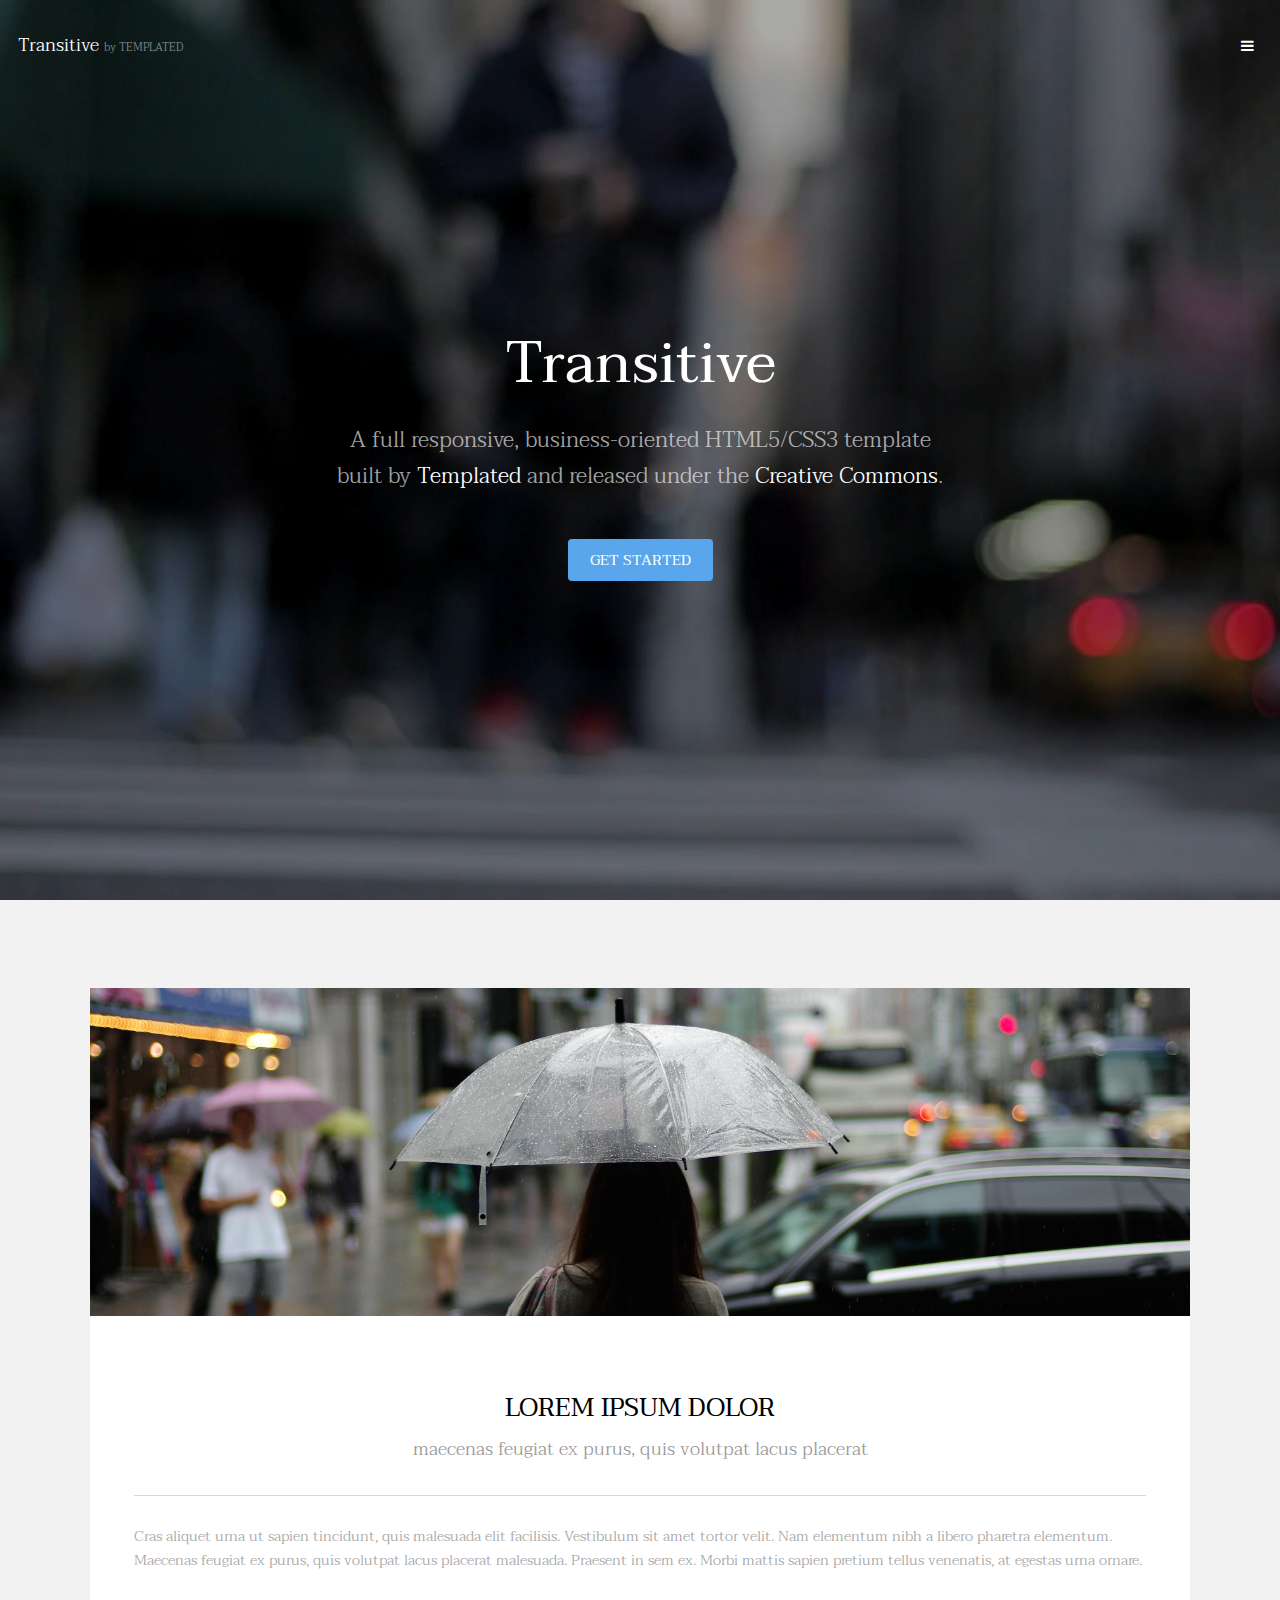
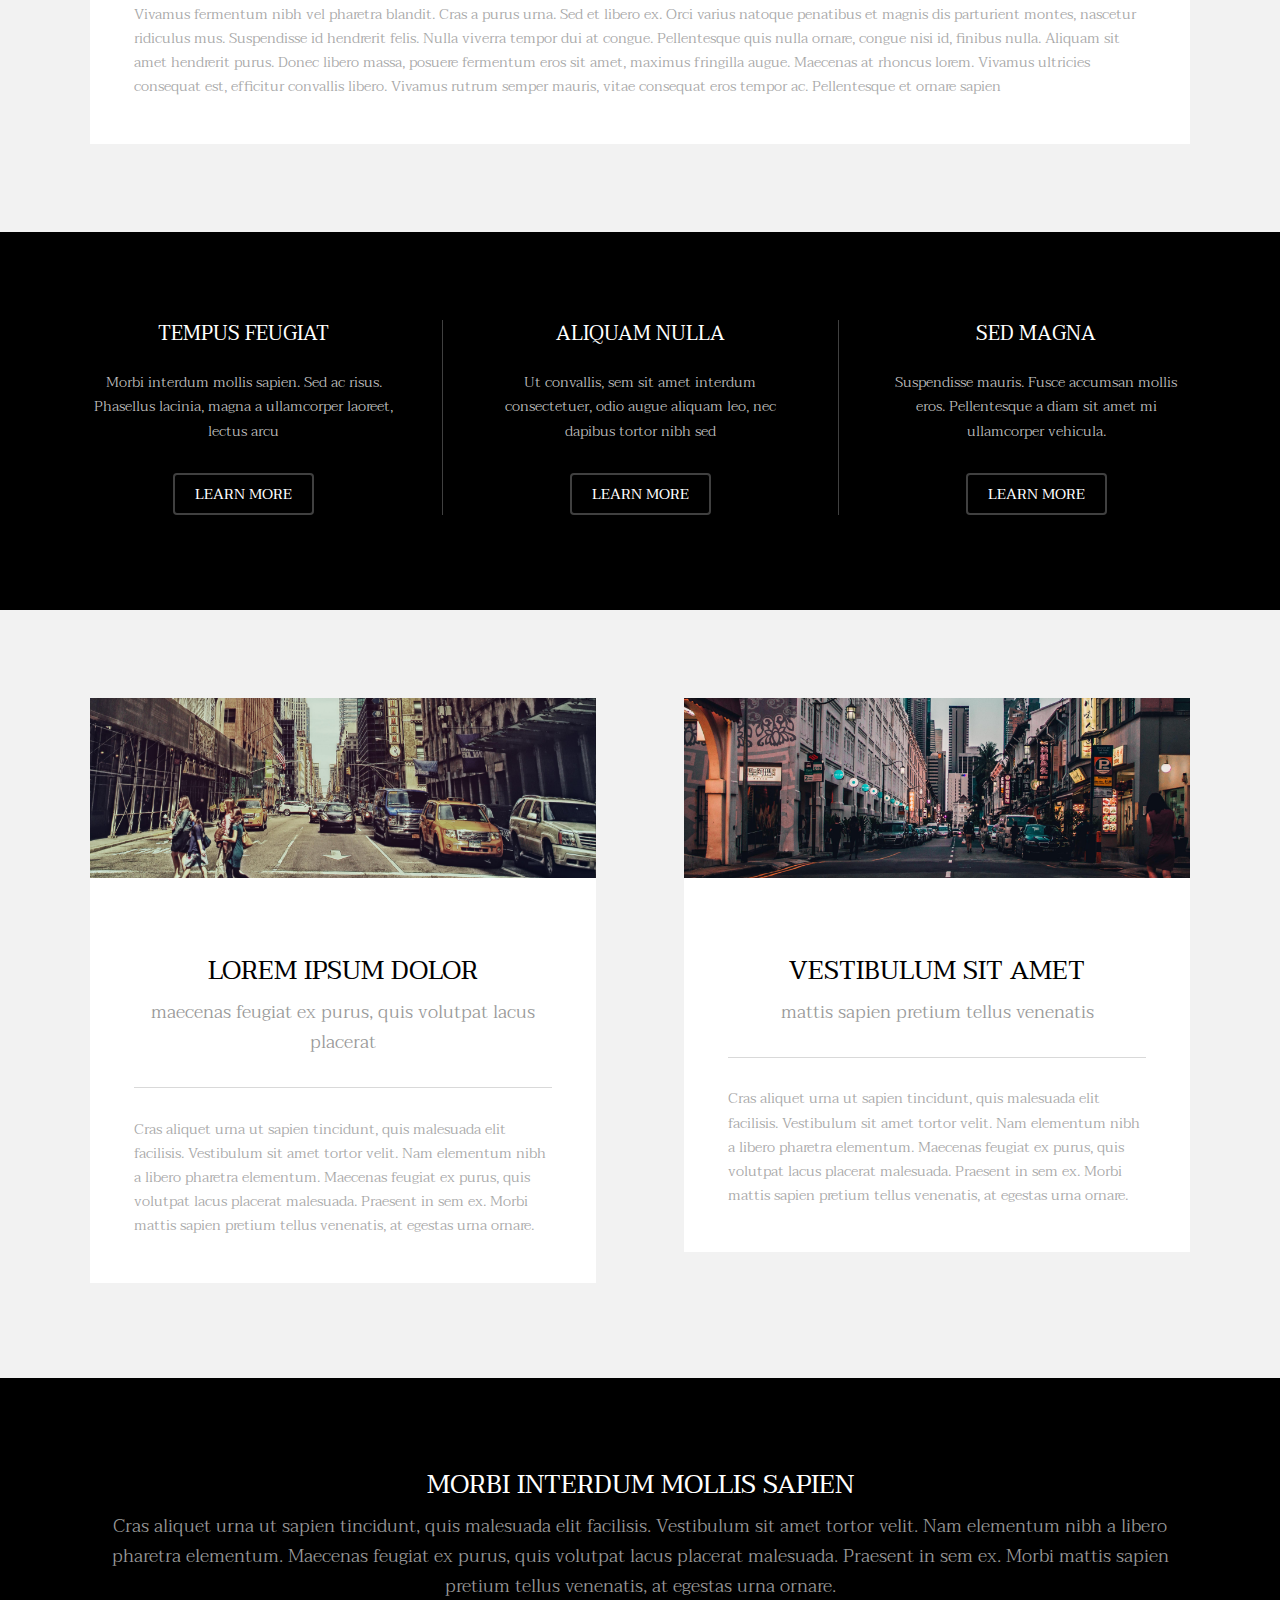
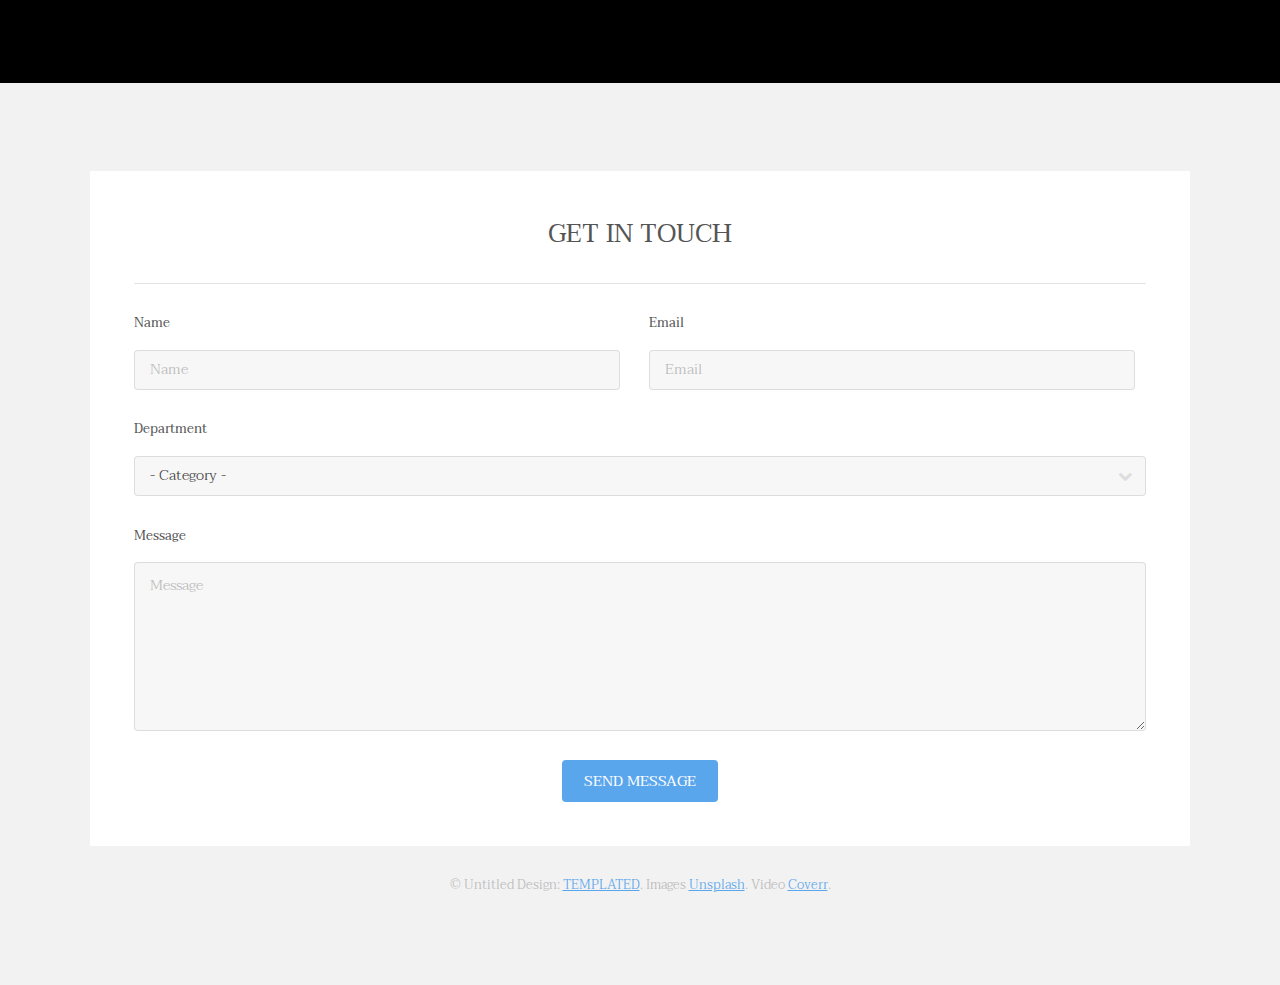
==== index.html @ fe19fb9f "pushing files" ====
<!DOCTYPE HTML>
<!--
	Transitive by TEMPLATED
	templated.co @templatedco
	Released for free under the Creative Commons Attribution 3.0 license (templated.co/license)
-->
<html>
	<head>
		<title>Transitive by TEMPLATED</title>
		<meta charset="utf-8" />
		<meta name="viewport" content="width=device-width, initial-scale=1" />
		<link rel="stylesheet" href="assets/css/main.css" />
	</head>
	<body>

		<!-- Header -->
			<header id="header" class="alt">
				<div class="logo"><a href="index.html">Transitive <span>by TEMPLATED</span></a></div>
				<a href="#menu" class="toggle"><span>Menu</span></a>
			</header>

		<!-- Nav -->
			<nav id="menu">
				<ul class="links">
					<li><a href="index.html">Home</a></li>
					<li><a href="generic.html">Generic</a></li>
					<li><a href="elements.html">Elements</a></li>
				</ul>
			</nav>

		<!-- Banner -->
		<!--
			To use a video as your background, set data-video to the name of your video without
			its extension (eg. images/banner). Your video must be available in both .mp4 and .webm
			formats to work correctly.
		-->
			<section id="banner" data-video="images/banner">
				<div class="inner">
					<h1>Transitive</h1>
					<p>A full responsive, business-oriented HTML5/CSS3 template<br />
					built by <a href="https://templated.co/">Templated</a> and released under the <a href="https://templated.co/license">Creative Commons</a>.</p>
					<a href="#one" class="button special scrolly">Get Started</a>
				</div>
			</section>

		<!-- One -->
			<section id="one" class="wrapper style2">
				<div class="inner">
					<div>
						<div class="box">
							<div class="image fit">
								<img src="images/pic01.jpg" alt="" />
							</div>
							<div class="content">
								<header class="align-center">
									<h2>Lorem ipsum dolor</h2>
									<p>maecenas feugiat ex purus, quis volutpat lacus placerat</p>
								</header>
								<hr />
								<p> Cras aliquet urna ut sapien tincidunt, quis malesuada elit facilisis. Vestibulum sit amet tortor velit. Nam elementum nibh a libero pharetra elementum. Maecenas feugiat ex purus, quis volutpat lacus placerat malesuada. Praesent in sem ex. Morbi mattis sapien pretium tellus venenatis, at egestas urna ornare.</p>
								<p>Vivamus fermentum nibh vel pharetra blandit. Cras a purus urna. Sed et libero ex. Orci varius natoque penatibus et magnis dis parturient montes, nascetur ridiculus mus. Suspendisse id hendrerit felis. Nulla viverra tempor dui at congue. Pellentesque quis nulla ornare, congue nisi id, finibus nulla. Aliquam sit amet hendrerit purus. Donec libero massa, posuere fermentum eros sit amet, maximus fringilla augue. Maecenas at rhoncus lorem. Vivamus ultricies consequat est, efficitur convallis libero. Vivamus rutrum semper mauris, vitae consequat eros tempor ac. Pellentesque et ornare sapien</p>
							</div>
						</div>
					</div>
				</div>
			</section>

		<!-- Two -->
			<section id="two" class="wrapper style3">
				<div class="inner">
					<div id="flexgrid">
						<div>
							<header>
								<h3>Tempus Feugiat</h3>
							</header>
							<p>Morbi interdum mollis sapien. Sed ac risus. Phasellus lacinia, magna a ullamcorper laoreet, lectus arcu</p>
							<ul class="actions">
								<li><a href="#" class="button alt">Learn More</a></li>
							</ul>
						</div>
						<div>
							<header>
								<h3>Aliquam Nulla</h3>
							</header>
							<p>Ut convallis, sem sit amet interdum consectetuer, odio augue aliquam leo, nec dapibus tortor nibh sed </p>
							<ul class="actions">
								<li><a href="#" class="button alt">Learn More</a></li>
							</ul>
						</div>
						<div>
							<header>
								<h3>Sed Magna</h3>
							</header>
							<p>Suspendisse mauris. Fusce accumsan mollis eros. Pellentesque a diam sit amet mi ullamcorper vehicula.</p>
							<ul class="actions">
								<li><a href="#" class="button alt">Learn More</a></li>
							</ul>
						</div>
					</div>
				</div>
			</section>

		<!-- Three -->
			<section id="three" class="wrapper style2">
				<div class="inner">
					<div class="grid-style">

						<div>
							<div class="box">
								<div class="image fit">
									<img src="images/pic02.jpg" alt="" />
								</div>
								<div class="content">
									<header class="align-center">
										<h2>Lorem ipsum dolor</h2>
										<p>maecenas feugiat ex purus, quis volutpat lacus placerat</p>
									</header>
									<hr />
									<p> Cras aliquet urna ut sapien tincidunt, quis malesuada elit facilisis. Vestibulum sit amet tortor velit. Nam elementum nibh a libero pharetra elementum. Maecenas feugiat ex purus, quis volutpat lacus placerat malesuada. Praesent in sem ex. Morbi mattis sapien pretium tellus venenatis, at egestas urna ornare.</p>
								</div>
							</div>
						</div>

						<div>
							<div class="box">
								<div class="image fit">
									<img src="images/pic03.jpg" alt="" />
								</div>
								<div class="content">
									<header class="align-center">
										<h2>Vestibulum sit amet</h2>
										<p>mattis sapien pretium tellus venenatis</p>
									</header>
									<hr />
									<p> Cras aliquet urna ut sapien tincidunt, quis malesuada elit facilisis. Vestibulum sit amet tortor velit. Nam elementum nibh a libero pharetra elementum. Maecenas feugiat ex purus, quis volutpat lacus placerat malesuada. Praesent in sem ex. Morbi mattis sapien pretium tellus venenatis, at egestas urna ornare.</p>
								</div>
							</div>
						</div>

					</div>
				</div>
			</section>

		<!-- Four -->
			<section id="four" class="wrapper style3">
				<div class="inner">

					<header class="align-center">
						<h2>Morbi interdum mollis sapien</h2>
						<p>Cras aliquet urna ut sapien tincidunt, quis malesuada elit facilisis. Vestibulum sit amet tortor velit. Nam elementum nibh a libero pharetra elementum. Maecenas feugiat ex purus, quis volutpat lacus placerat malesuada. Praesent in sem ex. Morbi mattis sapien pretium tellus venenatis, at egestas urna ornare.</p>
					</header>

				</div>
			</section>

		<!-- Footer -->
			<footer id="footer" class="wrapper">
				<div class="inner">
					<section>
						<div class="box">
							<div class="content">
								<h2 class="align-center">Get in Touch</h2>
								<hr />
								<form action="#" method="post">
									<div class="field half first">
										<label for="name">Name</label>
										<input name="name" id="name" type="text" placeholder="Name">
									</div>
									<div class="field half">
										<label for="email">Email</label>
										<input name="email" id="email" type="email" placeholder="Email">
									</div>
									<div class="field">
										<label for="dept">Department</label>
										<div class="select-wrapper">
											<select name="dept" id="dept">
												<option value="">- Category -</option>
												<option value="1">Manufacturing</option>
												<option value="1">Shipping</option>
												<option value="1">Administration</option>
												<option value="1">Human Resources</option>
											</select>
										</div>
									</div>
									<div class="field">
										<label for="message">Message</label>
										<textarea name="message" id="message" rows="6" placeholder="Message"></textarea>
									</div>
									<ul class="actions align-center">
										<li><input value="Send Message" class="button special" type="submit"></li>
									</ul>
								</form>
							</div>
						</div>
					</section>
					<div class="copyright">
						&copy; Untitled Design: <a href="https://templated.co/">TEMPLATED</a>. Images <a href="https://unsplash.com/">Unsplash</a>. Video <a href="http://coverr.co/">Coverr</a>.
					</div>
				</div>
			</footer>

		<!-- Scripts -->
			<script src="assets/js/jquery.min.js"></script>
			<script src="assets/js/jquery.scrolly.min.js"></script>
			<script src="assets/js/jquery.scrollex.min.js"></script>
			<script src="assets/js/skel.min.js"></script>
			<script src="assets/js/util.js"></script>
			<script src="assets/js/main.js"></script>

	</body>
</html>
---- assets/css/main.css ----
@charset "UTF-8";
@import url(font-awesome.min.css);
@import url("https://fonts.googleapis.com/css?family=Taviraj:300,400,700,300i,400i,700i");

/*
	Transitive by TEMPLATED
	templated.co @templatedco
	Released for free under the Creative Commons Attribution 3.0 license (templated.co/license)
*/

/* Reset */

	html, body, div, span, applet, object, iframe, h1, h2, h3, h4, h5, h6, p, blockquote, pre, a, abbr, acronym, address, big, cite, code, del, dfn, em, img, ins, kbd, q, s, samp, small, strike, strong, sub, sup, tt, var, b, u, i, center, dl, dt, dd, ol, ul, li, fieldset, form, label, legend, table, caption, tbody, tfoot, thead, tr, th, td, article, aside, canvas, details, embed, figure, figcaption, footer, header, hgroup, menu, nav, output, ruby, section, summary, time, mark, audio, video {
		margin: 0;
		padding: 0;
		border: 0;
		font-size: 100%;
		font: inherit;
		vertical-align: baseline;
	}

	article, aside, details, figcaption, figure, footer, header, hgroup, menu, nav, section {
		display: block;
	}

	body {
		line-height: 1;
	}

	ol, ul {
		list-style: none;
	}

	blockquote, q {
		quotes: none;
	}

	blockquote:before, blockquote:after, q:before, q:after {
		content: '';
		content: none;
	}

	table {
		border-collapse: collapse;
		border-spacing: 0;
	}

	body {
		-webkit-text-size-adjust: none;
	}

/* Box Model */

	*, *:before, *:after {
		-moz-box-sizing: border-box;
		-webkit-box-sizing: border-box;
		box-sizing: border-box;
	}

/* Containers */

	.container {
		margin-left: auto;
		margin-right: auto;
	}

	.container.\31 25\25 {
		width: 100%;
		max-width: 100rem;
		min-width: 80rem;
	}

	.container.\37 5\25 {
		width: 60rem;
	}

	.container.\35 0\25 {
		width: 40rem;
	}

	.container.\32 5\25 {
		width: 20rem;
	}

	.container {
		width: 80rem;
	}

	@media screen and (max-width: 1680px) {

		.container.\31 25\25 {
			width: 100%;
			max-width: 100rem;
			min-width: 80rem;
		}

		.container.\37 5\25 {
			width: 60rem;
		}

		.container.\35 0\25 {
			width: 40rem;
		}

		.container.\32 5\25 {
			width: 20rem;
		}

		.container {
			width: 80rem;
		}

	}

	@media screen and (max-width: 1280px) {

		.container.\31 25\25 {
			width: 100%;
			max-width: 81.25rem;
			min-width: 65rem;
		}

		.container.\37 5\25 {
			width: 48.75rem;
		}

		.container.\35 0\25 {
			width: 32.5rem;
		}

		.container.\32 5\25 {
			width: 16.25rem;
		}

		.container {
			width: 65rem;
		}

	}

	@media screen and (max-width: 980px) {

		.container.\31 25\25 {
			width: 100%;
			max-width: 112.5%;
			min-width: 90%;
		}

		.container.\37 5\25 {
			width: 67.5%;
		}

		.container.\35 0\25 {
			width: 45%;
		}

		.container.\32 5\25 {
			width: 22.5%;
		}

		.container {
			width: 90%;
		}

	}

	@media screen and (max-width: 736px) {

		.container.\31 25\25 {
			width: 100%;
			max-width: 112.5%;
			min-width: 90%;
		}

		.container.\37 5\25 {
			width: 67.5%;
		}

		.container.\35 0\25 {
			width: 45%;
		}

		.container.\32 5\25 {
			width: 22.5%;
		}

		.container {
			width: 90% !important;
		}

	}

	@media screen and (max-width: 480px) {

		.container.\31 25\25 {
			width: 100%;
			max-width: 112.5%;
			min-width: 90%;
		}

		.container.\37 5\25 {
			width: 67.5%;
		}

		.container.\35 0\25 {
			width: 45%;
		}

		.container.\32 5\25 {
			width: 22.5%;
		}

		.container {
			width: 90% !important;
		}

	}

/* Grid */

	.row {
		border-bottom: solid 1px transparent;
		-moz-box-sizing: border-box;
		-webkit-box-sizing: border-box;
		box-sizing: border-box;
	}

	.row > * {
		float: left;
		-moz-box-sizing: border-box;
		-webkit-box-sizing: border-box;
		box-sizing: border-box;
	}

	.row:after, .row:before {
		content: '';
		display: block;
		clear: both;
		height: 0;
	}

	.row.uniform > * > :first-child {
		margin-top: 0;
	}

	.row.uniform > * > :last-child {
		margin-bottom: 0;
	}

	.row.\30 \25 > * {
		padding: 0 0 0 0rem;
	}

	.row.\30 \25 {
		margin: 0 0 -1px 0rem;
	}

	.row.uniform.\30 \25 > * {
		padding: 0rem 0 0 0rem;
	}

	.row.uniform.\30 \25 {
		margin: 0rem 0 -1px 0rem;
	}

	.row > * {
		padding: 0 0 0 2rem;
	}

	.row {
		margin: 0 0 -1px -2rem;
	}

	.row.uniform > * {
		padding: 2rem 0 0 2rem;
	}

	.row.uniform {
		margin: -2rem 0 -1px -2rem;
	}

	.row.\32 00\25 > * {
		padding: 0 0 0 4rem;
	}

	.row.\32 00\25 {
		margin: 0 0 -1px -4rem;
	}

	.row.uniform.\32 00\25 > * {
		padding: 4rem 0 0 4rem;
	}

	.row.uniform.\32 00\25 {
		margin: -4rem 0 -1px -4rem;
	}

	.row.\31 50\25 > * {
		padding: 0 0 0 3rem;
	}

	.row.\31 50\25 {
		margin: 0 0 -1px -3rem;
	}

	.row.uniform.\31 50\25 > * {
		padding: 3rem 0 0 3rem;
	}

	.row.uniform.\31 50\25 {
		margin: -3rem 0 -1px -3rem;
	}

	.row.\35 0\25 > * {
		padding: 0 0 0 1rem;
	}

	.row.\35 0\25 {
		margin: 0 0 -1px -1rem;
	}

	.row.uniform.\35 0\25 > * {
		padding: 1rem 0 0 1rem;
	}

	.row.uniform.\35 0\25 {
		margin: -1rem 0 -1px -1rem;
	}

	.row.\32 5\25 > * {
		padding: 0 0 0 0.5rem;
	}

	.row.\32 5\25 {
		margin: 0 0 -1px -0.5rem;
	}

	.row.uniform.\32 5\25 > * {
		padding: 0.5rem 0 0 0.5rem;
	}

	.row.uniform.\32 5\25 {
		margin: -0.5rem 0 -1px -0.5rem;
	}

	.\31 2u, .\31 2u\24 {
		width: 100%;
		clear: none;
		margin-left: 0;
	}

	.\31 1u, .\31 1u\24 {
		width: 91.6666666667%;
		clear: none;
		margin-left: 0;
	}

	.\31 0u, .\31 0u\24 {
		width: 83.3333333333%;
		clear: none;
		margin-left: 0;
	}

	.\39 u, .\39 u\24 {
		width: 75%;
		clear: none;
		margin-left: 0;
	}

	.\38 u, .\38 u\24 {
		width: 66.6666666667%;
		clear: none;
		margin-left: 0;
	}

	.\37 u, .\37 u\24 {
		width: 58.3333333333%;
		clear: none;
		margin-left: 0;
	}

	.\36 u, .\36 u\24 {
		width: 50%;
		clear: none;
		margin-left: 0;
	}

	.\35 u, .\35 u\24 {
		width: 41.6666666667%;
		clear: none;
		margin-left: 0;
	}

	.\34 u, .\34 u\24 {
		width: 33.3333333333%;
		clear: none;
		margin-left: 0;
	}

	.\33 u, .\33 u\24 {
		width: 25%;
		clear: none;
		margin-left: 0;
	}

	.\32 u, .\32 u\24 {
		width: 16.6666666667%;
		clear: none;
		margin-left: 0;
	}

	.\31 u, .\31 u\24 {
		width: 8.3333333333%;
		clear: none;
		margin-left: 0;
	}

	.\31 2u\24 + *,
	.\31 1u\24 + *,
	.\31 0u\24 + *,
	.\39 u\24 + *,
	.\38 u\24 + *,
	.\37 u\24 + *,
	.\36 u\24 + *,
	.\35 u\24 + *,
	.\34 u\24 + *,
	.\33 u\24 + *,
	.\32 u\24 + *,
	.\31 u\24 + * {
		clear: left;
	}

	.\-11u {
		margin-left: 91.66667%;
	}

	.\-10u {
		margin-left: 83.33333%;
	}

	.\-9u {
		margin-left: 75%;
	}

	.\-8u {
		margin-left: 66.66667%;
	}

	.\-7u {
		margin-left: 58.33333%;
	}

	.\-6u {
		margin-left: 50%;
	}

	.\-5u {
		margin-left: 41.66667%;
	}

	.\-4u {
		margin-left: 33.33333%;
	}

	.\-3u {
		margin-left: 25%;
	}

	.\-2u {
		margin-left: 16.66667%;
	}

	.\-1u {
		margin-left: 8.33333%;
	}

	@media screen and (max-width: 1680px) {

		.row > * {
			padding: 0 0 0 2rem;
		}

		.row {
			margin: 0 0 -1px -2rem;
		}

		.row.uniform > * {
			padding: 2rem 0 0 2rem;
		}

		.row.uniform {
			margin: -2rem 0 -1px -2rem;
		}

		.row.\32 00\25 > * {
			padding: 0 0 0 4rem;
		}

		.row.\32 00\25 {
			margin: 0 0 -1px -4rem;
		}

		.row.uniform.\32 00\25 > * {
			padding: 4rem 0 0 4rem;
		}

		.row.uniform.\32 00\25 {
			margin: -4rem 0 -1px -4rem;
		}

		.row.\31 50\25 > * {
			padding: 0 0 0 3rem;
		}

		.row.\31 50\25 {
			margin: 0 0 -1px -3rem;
		}

		.row.uniform.\31 50\25 > * {
			padding: 3rem 0 0 3rem;
		}

		.row.uniform.\31 50\25 {
			margin: -3rem 0 -1px -3rem;
		}

		.row.\35 0\25 > * {
			padding: 0 0 0 1rem;
		}

		.row.\35 0\25 {
			margin: 0 0 -1px -1rem;
		}

		.row.uniform.\35 0\25 > * {
			padding: 1rem 0 0 1rem;
		}

		.row.uniform.\35 0\25 {
			margin: -1rem 0 -1px -1rem;
		}

		.row.\32 5\25 > * {
			padding: 0 0 0 0.5rem;
		}

		.row.\32 5\25 {
			margin: 0 0 -1px -0.5rem;
		}

		.row.uniform.\32 5\25 > * {
			padding: 0.5rem 0 0 0.5rem;
		}

		.row.uniform.\32 5\25 {
			margin: -0.5rem 0 -1px -0.5rem;
		}

		.\31 2u\28xlarge\29, .\31 2u\24\28xlarge\29 {
			width: 100%;
			clear: none;
			margin-left: 0;
		}

		.\31 1u\28xlarge\29, .\31 1u\24\28xlarge\29 {
			width: 91.6666666667%;
			clear: none;
			margin-left: 0;
		}

		.\31 0u\28xlarge\29, .\31 0u\24\28xlarge\29 {
			width: 83.3333333333%;
			clear: none;
			margin-left: 0;
		}

		.\39 u\28xlarge\29, .\39 u\24\28xlarge\29 {
			width: 75%;
			clear: none;
			margin-left: 0;
		}

		.\38 u\28xlarge\29, .\38 u\24\28xlarge\29 {
			width: 66.6666666667%;
			clear: none;
			margin-left: 0;
		}

		.\37 u\28xlarge\29, .\37 u\24\28xlarge\29 {
			width: 58.3333333333%;
			clear: none;
			margin-left: 0;
		}

		.\36 u\28xlarge\29, .\36 u\24\28xlarge\29 {
			width: 50%;
			clear: none;
			margin-left: 0;
		}

		.\35 u\28xlarge\29, .\35 u\24\28xlarge\29 {
			width: 41.6666666667%;
			clear: none;
			margin-left: 0;
		}

		.\34 u\28xlarge\29, .\34 u\24\28xlarge\29 {
			width: 33.3333333333%;
			clear: none;
			margin-left: 0;
		}

		.\33 u\28xlarge\29, .\33 u\24\28xlarge\29 {
			width: 25%;
			clear: none;
			margin-left: 0;
		}

		.\32 u\28xlarge\29, .\32 u\24\28xlarge\29 {
			width: 16.6666666667%;
			clear: none;
			margin-left: 0;
		}

		.\31 u\28xlarge\29, .\31 u\24\28xlarge\29 {
			width: 8.3333333333%;
			clear: none;
			margin-left: 0;
		}

		.\31 2u\24\28xlarge\29 + *,
		.\31 1u\24\28xlarge\29 + *,
		.\31 0u\24\28xlarge\29 + *,
		.\39 u\24\28xlarge\29 + *,
		.\38 u\24\28xlarge\29 + *,
		.\37 u\24\28xlarge\29 + *,
		.\36 u\24\28xlarge\29 + *,
		.\35 u\24\28xlarge\29 + *,
		.\34 u\24\28xlarge\29 + *,
		.\33 u\24\28xlarge\29 + *,
		.\32 u\24\28xlarge\29 + *,
		.\31 u\24\28xlarge\29 + * {
			clear: left;
		}

		.\-11u\28xlarge\29 {
			margin-left: 91.66667%;
		}

		.\-10u\28xlarge\29 {
			margin-left: 83.33333%;
		}

		.\-9u\28xlarge\29 {
			margin-left: 75%;
		}

		.\-8u\28xlarge\29 {
			margin-left: 66.66667%;
		}

		.\-7u\28xlarge\29 {
			margin-left: 58.33333%;
		}

		.\-6u\28xlarge\29 {
			margin-left: 50%;
		}

		.\-5u\28xlarge\29 {
			margin-left: 41.66667%;
		}

		.\-4u\28xlarge\29 {
			margin-left: 33.33333%;
		}

		.\-3u\28xlarge\29 {
			margin-left: 25%;
		}

		.\-2u\28xlarge\29 {
			margin-left: 16.66667%;
		}

		.\-1u\28xlarge\29 {
			margin-left: 8.33333%;
		}

	}

	@media screen and (max-width: 1280px) {

		.row > * {
			padding: 0 0 0 1.5rem;
		}

		.row {
			margin: 0 0 -1px -1.5rem;
		}

		.row.uniform > * {
			padding: 1.5rem 0 0 1.5rem;
		}

		.row.uniform {
			margin: -1.5rem 0 -1px -1.5rem;
		}

		.row.\32 00\25 > * {
			padding: 0 0 0 3rem;
		}

		.row.\32 00\25 {
			margin: 0 0 -1px -3rem;
		}

		.row.uniform.\32 00\25 > * {
			padding: 3rem 0 0 3rem;
		}

		.row.uniform.\32 00\25 {
			margin: -3rem 0 -1px -3rem;
		}

		.row.\31 50\25 > * {
			padding: 0 0 0 2.25rem;
		}

		.row.\31 50\25 {
			margin: 0 0 -1px -2.25rem;
		}

		.row.uniform.\31 50\25 > * {
			padding: 2.25rem 0 0 2.25rem;
		}

		.row.uniform.\31 50\25 {
			margin: -2.25rem 0 -1px -2.25rem;
		}

		.row.\35 0\25 > * {
			padding: 0 0 0 0.75rem;
		}

		.row.\35 0\25 {
			margin: 0 0 -1px -0.75rem;
		}

		.row.uniform.\35 0\25 > * {
			padding: 0.75rem 0 0 0.75rem;
		}

		.row.uniform.\35 0\25 {
			margin: -0.75rem 0 -1px -0.75rem;
		}

		.row.\32 5\25 > * {
			padding: 0 0 0 0.375rem;
		}

		.row.\32 5\25 {
			margin: 0 0 -1px -0.375rem;
		}

		.row.uniform.\32 5\25 > * {
			padding: 0.375rem 0 0 0.375rem;
		}

		.row.uniform.\32 5\25 {
			margin: -0.375rem 0 -1px -0.375rem;
		}

		.\31 2u\28large\29, .\31 2u\24\28large\29 {
			width: 100%;
			clear: none;
			margin-left: 0;
		}

		.\31 1u\28large\29, .\31 1u\24\28large\29 {
			width: 91.6666666667%;
			clear: none;
			margin-left: 0;
		}

		.\31 0u\28large\29, .\31 0u\24\28large\29 {
			width: 83.3333333333%;
			clear: none;
			margin-left: 0;
		}

		.\39 u\28large\29, .\39 u\24\28large\29 {
			width: 75%;
			clear: none;
			margin-left: 0;
		}

		.\38 u\28large\29, .\38 u\24\28large\29 {
			width: 66.6666666667%;
			clear: none;
			margin-left: 0;
		}

		.\37 u\28large\29, .\37 u\24\28large\29 {
			width: 58.3333333333%;
			clear: none;
			margin-left: 0;
		}

		.\36 u\28large\29, .\36 u\24\28large\29 {
			width: 50%;
			clear: none;
			margin-left: 0;
		}

		.\35 u\28large\29, .\35 u\24\28large\29 {
			width: 41.6666666667%;
			clear: none;
			margin-left: 0;
		}

		.\34 u\28large\29, .\34 u\24\28large\29 {
			width: 33.3333333333%;
			clear: none;
			margin-left: 0;
		}

		.\33 u\28large\29, .\33 u\24\28large\29 {
			width: 25%;
			clear: none;
			margin-left: 0;
		}

		.\32 u\28large\29, .\32 u\24\28large\29 {
			width: 16.6666666667%;
			clear: none;
			margin-left: 0;
		}

		.\31 u\28large\29, .\31 u\24\28large\29 {
			width: 8.3333333333%;
			clear: none;
			margin-left: 0;
		}

		.\31 2u\24\28large\29 + *,
		.\31 1u\24\28large\29 + *,
		.\31 0u\24\28large\29 + *,
		.\39 u\24\28large\29 + *,
		.\38 u\24\28large\29 + *,
		.\37 u\24\28large\29 + *,
		.\36 u\24\28large\29 + *,
		.\35 u\24\28large\29 + *,
		.\34 u\24\28large\29 + *,
		.\33 u\24\28large\29 + *,
		.\32 u\24\28large\29 + *,
		.\31 u\24\28large\29 + * {
			clear: left;
		}

		.\-11u\28large\29 {
			margin-left: 91.66667%;
		}

		.\-10u\28large\29 {
			margin-left: 83.33333%;
		}

		.\-9u\28large\29 {
			margin-left: 75%;
		}

		.\-8u\28large\29 {
			margin-left: 66.66667%;
		}

		.\-7u\28large\29 {
			margin-left: 58.33333%;
		}

		.\-6u\28large\29 {
			margin-left: 50%;
		}

		.\-5u\28large\29 {
			margin-left: 41.66667%;
		}

		.\-4u\28large\29 {
			margin-left: 33.33333%;
		}

		.\-3u\28large\29 {
			margin-left: 25%;
		}

		.\-2u\28large\29 {
			margin-left: 16.66667%;
		}

		.\-1u\28large\29 {
			margin-left: 8.33333%;
		}

	}

	@media screen and (max-width: 980px) {

		.row > * {
			padding: 0 0 0 1.5rem;
		}

		.row {
			margin: 0 0 -1px -1.5rem;
		}

		.row.uniform > * {
			padding: 1.5rem 0 0 1.5rem;
		}

		.row.uniform {
			margin: -1.5rem 0 -1px -1.5rem;
		}

		.row.\32 00\25 > * {
			padding: 0 0 0 3rem;
		}

		.row.\32 00\25 {
			margin: 0 0 -1px -3rem;
		}

		.row.uniform.\32 00\25 > * {
			padding: 3rem 0 0 3rem;
		}

		.row.uniform.\32 00\25 {
			margin: -3rem 0 -1px -3rem;
		}

		.row.\31 50\25 > * {
			padding: 0 0 0 2.25rem;
		}

		.row.\31 50\25 {
			margin: 0 0 -1px -2.25rem;
		}

		.row.uniform.\31 50\25 > * {
			padding: 2.25rem 0 0 2.25rem;
		}

		.row.uniform.\31 50\25 {
			margin: -2.25rem 0 -1px -2.25rem;
		}

		.row.\35 0\25 > * {
			padding: 0 0 0 0.75rem;
		}

		.row.\35 0\25 {
			margin: 0 0 -1px -0.75rem;
		}

		.row.uniform.\35 0\25 > * {
			padding: 0.75rem 0 0 0.75rem;
		}

		.row.uniform.\35 0\25 {
			margin: -0.75rem 0 -1px -0.75rem;
		}

		.row.\32 5\25 > * {
			padding: 0 0 0 0.375rem;
		}

		.row.\32 5\25 {
			margin: 0 0 -1px -0.375rem;
		}

		.row.uniform.\32 5\25 > * {
			padding: 0.375rem 0 0 0.375rem;
		}

		.row.uniform.\32 5\25 {
			margin: -0.375rem 0 -1px -0.375rem;
		}

		.\31 2u\28medium\29, .\31 2u\24\28medium\29 {
			width: 100%;
			clear: none;
			margin-left: 0;
		}

		.\31 1u\28medium\29, .\31 1u\24\28medium\29 {
			width: 91.6666666667%;
			clear: none;
			margin-left: 0;
		}

		.\31 0u\28medium\29, .\31 0u\24\28medium\29 {
			width: 83.3333333333%;
			clear: none;
			margin-left: 0;
		}

		.\39 u\28medium\29, .\39 u\24\28medium\29 {
			width: 75%;
			clear: none;
			margin-left: 0;
		}

		.\38 u\28medium\29, .\38 u\24\28medium\29 {
			width: 66.6666666667%;
			clear: none;
			margin-left: 0;
		}

		.\37 u\28medium\29, .\37 u\24\28medium\29 {
			width: 58.3333333333%;
			clear: none;
			margin-left: 0;
		}

		.\36 u\28medium\29, .\36 u\24\28medium\29 {
			width: 50%;
			clear: none;
			margin-left: 0;
		}

		.\35 u\28medium\29, .\35 u\24\28medium\29 {
			width: 41.6666666667%;
			clear: none;
			margin-left: 0;
		}

		.\34 u\28medium\29, .\34 u\24\28medium\29 {
			width: 33.3333333333%;
			clear: none;
			margin-left: 0;
		}

		.\33 u\28medium\29, .\33 u\24\28medium\29 {
			width: 25%;
			clear: none;
			margin-left: 0;
		}

		.\32 u\28medium\29, .\32 u\24\28medium\29 {
			width: 16.6666666667%;
			clear: none;
			margin-left: 0;
		}

		.\31 u\28medium\29, .\31 u\24\28medium\29 {
			width: 8.3333333333%;
			clear: none;
			margin-left: 0;
		}

		.\31 2u\24\28medium\29 + *,
		.\31 1u\24\28medium\29 + *,
		.\31 0u\24\28medium\29 + *,
		.\39 u\24\28medium\29 + *,
		.\38 u\24\28medium\29 + *,
		.\37 u\24\28medium\29 + *,
		.\36 u\24\28medium\29 + *,
		.\35 u\24\28medium\29 + *,
		.\34 u\24\28medium\29 + *,
		.\33 u\24\28medium\29 + *,
		.\32 u\24\28medium\29 + *,
		.\31 u\24\28medium\29 + * {
			clear: left;
		}

		.\-11u\28medium\29 {
			margin-left: 91.66667%;
		}

		.\-10u\28medium\29 {
			margin-left: 83.33333%;
		}

		.\-9u\28medium\29 {
			margin-left: 75%;
		}

		.\-8u\28medium\29 {
			margin-left: 66.66667%;
		}

		.\-7u\28medium\29 {
			margin-left: 58.33333%;
		}

		.\-6u\28medium\29 {
			margin-left: 50%;
		}

		.\-5u\28medium\29 {
			margin-left: 41.66667%;
		}

		.\-4u\28medium\29 {
			margin-left: 33.33333%;
		}

		.\-3u\28medium\29 {
			margin-left: 25%;
		}

		.\-2u\28medium\29 {
			margin-left: 16.66667%;
		}

		.\-1u\28medium\29 {
			margin-left: 8.33333%;
		}

	}

	@media screen and (max-width: 736px) {

		.row > * {
			padding: 0 0 0 1.25rem;
		}

		.row {
			margin: 0 0 -1px -1.25rem;
		}

		.row.uniform > * {
			padding: 1.25rem 0 0 1.25rem;
		}

		.row.uniform {
			margin: -1.25rem 0 -1px -1.25rem;
		}

		.row.\32 00\25 > * {
			padding: 0 0 0 2.5rem;
		}

		.row.\32 00\25 {
			margin: 0 0 -1px -2.5rem;
		}

		.row.uniform.\32 00\25 > * {
			padding: 2.5rem 0 0 2.5rem;
		}

		.row.uniform.\32 00\25 {
			margin: -2.5rem 0 -1px -2.5rem;
		}

		.row.\31 50\25 > * {
			padding: 0 0 0 1.875rem;
		}

		.row.\31 50\25 {
			margin: 0 0 -1px -1.875rem;
		}

		.row.uniform.\31 50\25 > * {
			padding: 1.875rem 0 0 1.875rem;
		}

		.row.uniform.\31 50\25 {
			margin: -1.875rem 0 -1px -1.875rem;
		}

		.row.\35 0\25 > * {
			padding: 0 0 0 0.625rem;
		}

		.row.\35 0\25 {
			margin: 0 0 -1px -0.625rem;
		}

		.row.uniform.\35 0\25 > * {
			padding: 0.625rem 0 0 0.625rem;
		}

		.row.uniform.\35 0\25 {
			margin: -0.625rem 0 -1px -0.625rem;
		}

		.row.\32 5\25 > * {
			padding: 0 0 0 0.3125rem;
		}

		.row.\32 5\25 {
			margin: 0 0 -1px -0.3125rem;
		}

		.row.uniform.\32 5\25 > * {
			padding: 0.3125rem 0 0 0.3125rem;
		}

		.row.uniform.\32 5\25 {
			margin: -0.3125rem 0 -1px -0.3125rem;
		}

		.\31 2u\28small\29, .\31 2u\24\28small\29 {
			width: 100%;
			clear: none;
			margin-left: 0;
		}

		.\31 1u\28small\29, .\31 1u\24\28small\29 {
			width: 91.6666666667%;
			clear: none;
			margin-left: 0;
		}

		.\31 0u\28small\29, .\31 0u\24\28small\29 {
			width: 83.3333333333%;
			clear: none;
			margin-left: 0;
		}

		.\39 u\28small\29, .\39 u\24\28small\29 {
			width: 75%;
			clear: none;
			margin-left: 0;
		}

		.\38 u\28small\29, .\38 u\24\28small\29 {
			width: 66.6666666667%;
			clear: none;
			margin-left: 0;
		}

		.\37 u\28small\29, .\37 u\24\28small\29 {
			width: 58.3333333333%;
			clear: none;
			margin-left: 0;
		}

		.\36 u\28small\29, .\36 u\24\28small\29 {
			width: 50%;
			clear: none;
			margin-left: 0;
		}

		.\35 u\28small\29, .\35 u\24\28small\29 {
			width: 41.6666666667%;
			clear: none;
			margin-left: 0;
		}

		.\34 u\28small\29, .\34 u\24\28small\29 {
			width: 33.3333333333%;
			clear: none;
			margin-left: 0;
		}

		.\33 u\28small\29, .\33 u\24\28small\29 {
			width: 25%;
			clear: none;
			margin-left: 0;
		}

		.\32 u\28small\29, .\32 u\24\28small\29 {
			width: 16.6666666667%;
			clear: none;
			margin-left: 0;
		}

		.\31 u\28small\29, .\31 u\24\28small\29 {
			width: 8.3333333333%;
			clear: none;
			margin-left: 0;
		}

		.\31 2u\24\28small\29 + *,
		.\31 1u\24\28small\29 + *,
		.\31 0u\24\28small\29 + *,
		.\39 u\24\28small\29 + *,
		.\38 u\24\28small\29 + *,
		.\37 u\24\28small\29 + *,
		.\36 u\24\28small\29 + *,
		.\35 u\24\28small\29 + *,
		.\34 u\24\28small\29 + *,
		.\33 u\24\28small\29 + *,
		.\32 u\24\28small\29 + *,
		.\31 u\24\28small\29 + * {
			clear: left;
		}

		.\-11u\28small\29 {
			margin-left: 91.66667%;
		}

		.\-10u\28small\29 {
			margin-left: 83.33333%;
		}

		.\-9u\28small\29 {
			margin-left: 75%;
		}

		.\-8u\28small\29 {
			margin-left: 66.66667%;
		}

		.\-7u\28small\29 {
			margin-left: 58.33333%;
		}

		.\-6u\28small\29 {
			margin-left: 50%;
		}

		.\-5u\28small\29 {
			margin-left: 41.66667%;
		}

		.\-4u\28small\29 {
			margin-left: 33.33333%;
		}

		.\-3u\28small\29 {
			margin-left: 25%;
		}

		.\-2u\28small\29 {
			margin-left: 16.66667%;
		}

		.\-1u\28small\29 {
			margin-left: 8.33333%;
		}

	}

	@media screen and (max-width: 480px) {

		.row > * {
			padding: 0 0 0 1.25rem;
		}

		.row {
			margin: 0 0 -1px -1.25rem;
		}

		.row.uniform > * {
			padding: 1.25rem 0 0 1.25rem;
		}

		.row.uniform {
			margin: -1.25rem 0 -1px -1.25rem;
		}

		.row.\32 00\25 > * {
			padding: 0 0 0 2.5rem;
		}

		.row.\32 00\25 {
			margin: 0 0 -1px -2.5rem;
		}

		.row.uniform.\32 00\25 > * {
			padding: 2.5rem 0 0 2.5rem;
		}

		.row.uniform.\32 00\25 {
			margin: -2.5rem 0 -1px -2.5rem;
		}

		.row.\31 50\25 > * {
			padding: 0 0 0 1.875rem;
		}

		.row.\31 50\25 {
			margin: 0 0 -1px -1.875rem;
		}

		.row.uniform.\31 50\25 > * {
			padding: 1.875rem 0 0 1.875rem;
		}

		.row.uniform.\31 50\25 {
			margin: -1.875rem 0 -1px -1.875rem;
		}

		.row.\35 0\25 > * {
			padding: 0 0 0 0.625rem;
		}

		.row.\35 0\25 {
			margin: 0 0 -1px -0.625rem;
		}

		.row.uniform.\35 0\25 > * {
			padding: 0.625rem 0 0 0.625rem;
		}

		.row.uniform.\35 0\25 {
			margin: -0.625rem 0 -1px -0.625rem;
		}

		.row.\32 5\25 > * {
			padding: 0 0 0 0.3125rem;
		}

		.row.\32 5\25 {
			margin: 0 0 -1px -0.3125rem;
		}

		.row.uniform.\32 5\25 > * {
			padding: 0.3125rem 0 0 0.3125rem;
		}

		.row.uniform.\32 5\25 {
			margin: -0.3125rem 0 -1px -0.3125rem;
		}

		.\31 2u\28xsmall\29, .\31 2u\24\28xsmall\29 {
			width: 100%;
			clear: none;
			margin-left: 0;
		}

		.\31 1u\28xsmall\29, .\31 1u\24\28xsmall\29 {
			width: 91.6666666667%;
			clear: none;
			margin-left: 0;
		}

		.\31 0u\28xsmall\29, .\31 0u\24\28xsmall\29 {
			width: 83.3333333333%;
			clear: none;
			margin-left: 0;
		}

		.\39 u\28xsmall\29, .\39 u\24\28xsmall\29 {
			width: 75%;
			clear: none;
			margin-left: 0;
		}

		.\38 u\28xsmall\29, .\38 u\24\28xsmall\29 {
			width: 66.6666666667%;
			clear: none;
			margin-left: 0;
		}

		.\37 u\28xsmall\29, .\37 u\24\28xsmall\29 {
			width: 58.3333333333%;
			clear: none;
			margin-left: 0;
		}

		.\36 u\28xsmall\29, .\36 u\24\28xsmall\29 {
			width: 50%;
			clear: none;
			margin-left: 0;
		}

		.\35 u\28xsmall\29, .\35 u\24\28xsmall\29 {
			width: 41.6666666667%;
			clear: none;
			margin-left: 0;
		}

		.\34 u\28xsmall\29, .\34 u\24\28xsmall\29 {
			width: 33.3333333333%;
			clear: none;
			margin-left: 0;
		}

		.\33 u\28xsmall\29, .\33 u\24\28xsmall\29 {
			width: 25%;
			clear: none;
			margin-left: 0;
		}

		.\32 u\28xsmall\29, .\32 u\24\28xsmall\29 {
			width: 16.6666666667%;
			clear: none;
			margin-left: 0;
		}

		.\31 u\28xsmall\29, .\31 u\24\28xsmall\29 {
			width: 8.3333333333%;
			clear: none;
			margin-left: 0;
		}

		.\31 2u\24\28xsmall\29 + *,
		.\31 1u\24\28xsmall\29 + *,
		.\31 0u\24\28xsmall\29 + *,
		.\39 u\24\28xsmall\29 + *,
		.\38 u\24\28xsmall\29 + *,
		.\37 u\24\28xsmall\29 + *,
		.\36 u\24\28xsmall\29 + *,
		.\35 u\24\28xsmall\29 + *,
		.\34 u\24\28xsmall\29 + *,
		.\33 u\24\28xsmall\29 + *,
		.\32 u\24\28xsmall\29 + *,
		.\31 u\24\28xsmall\29 + * {
			clear: left;
		}

		.\-11u\28xsmall\29 {
			margin-left: 91.66667%;
		}

		.\-10u\28xsmall\29 {
			margin-left: 83.33333%;
		}

		.\-9u\28xsmall\29 {
			margin-left: 75%;
		}

		.\-8u\28xsmall\29 {
			margin-left: 66.66667%;
		}

		.\-7u\28xsmall\29 {
			margin-left: 58.33333%;
		}

		.\-6u\28xsmall\29 {
			margin-left: 50%;
		}

		.\-5u\28xsmall\29 {
			margin-left: 41.66667%;
		}

		.\-4u\28xsmall\29 {
			margin-left: 33.33333%;
		}

		.\-3u\28xsmall\29 {
			margin-left: 25%;
		}

		.\-2u\28xsmall\29 {
			margin-left: 16.66667%;
		}

		.\-1u\28xsmall\29 {
			margin-left: 8.33333%;
		}

	}

/* Basic */

	@-ms-viewport {
		width: device-width;
	}

	body {
		-ms-overflow-style: scrollbar;
	}

	@media screen and (max-width: 480px) {

		html, body {
			min-width: 320px;
		}

	}

	body {
		background: #fff;
	}

		body.is-loading *, body.is-loading *:before, body.is-loading *:after {
			-moz-animation: none !important;
			-webkit-animation: none !important;
			-ms-animation: none !important;
			animation: none !important;
			-moz-transition: none !important;
			-webkit-transition: none !important;
			-ms-transition: none !important;
			transition: none !important;
		}

/* Type */

	html {
		font-size: 13pt;
	}

		@media screen and (max-width: 1680px) {

			html {
				font-size: 11pt;
			}

		}

		@media screen and (max-width: 1280px) {

			html {
				font-size: 11pt;
			}

		}

		@media screen and (max-width: 980px) {

			html {
				font-size: 12pt;
			}

		}

		@media screen and (max-width: 736px) {

			html {
				font-size: 12pt;
			}

		}

		@media screen and (max-width: 480px) {

			html {
				font-size: 12pt;
			}

		}

	body {
		background-color: #fff;
		color: #444;
	}

	body, input, select, textarea {
		font-family: "Taviraj", serif;
		font-weight: 300;
		font-size: 1rem;
		line-height: 1.65;
	}

	a {
		text-decoration: underline;
	}

		a:hover {
			text-decoration: none;
		}

	strong, b {
		font-weight: 400;
	}

	em, i {
		font-style: italic;
	}

	p {
		margin: 0 0 2rem 0;
	}

	h1, h2, h3, h4, h5, h6 {
		font-weight: 400;
		line-height: 1.5;
		margin: 0 0 1.5rem 0;
	}

		h1 a, h2 a, h3 a, h4 a, h5 a, h6 a {
			color: inherit;
			text-decoration: none;
		}

	h2 {
		font-size: 1.75rem;
		text-transform: uppercase;
	}

		@media screen and (max-width: 736px) {

			h2 {
				font-size: 1.5rem;
			}

		}

	h3 {
		font-size: 1.35rem;
		text-transform: uppercase;
	}

	h4 {
		font-size: 1.1rem;
	}

	h5 {
		font-size: 0.9rem;
	}

	h6 {
		font-size: 0.7rem;
	}

	sub {
		font-size: 0.8rem;
		position: relative;
		top: 0.5rem;
	}

	sup {
		font-size: 0.8rem;
		position: relative;
		top: -0.5rem;
	}

	blockquote {
		border-left: solid 4px;
		font-style: italic;
		margin: 0 0 2rem 0;
		padding: 0.5rem 0 0.5rem 2rem;
	}

	code {
		border-radius: 4px;
		border: solid 1px;
		font-family: "Courier New", monospace;
		font-size: 0.9rem;
		margin: 0 0.25rem;
		padding: 0.25rem 0.65rem;
	}

	pre {
		-webkit-overflow-scrolling: touch;
		font-family: "Courier New", monospace;
		font-size: 0.9rem;
		margin: 0 0 2rem 0;
	}

		pre code {
			display: block;
			line-height: 1.75;
			padding: 1rem 1.5rem;
			overflow-x: auto;
		}

	hr {
		border: 0;
		border-bottom: solid 1px;
		margin: 2rem 0;
	}

		hr.major {
			margin: 3rem 0;
		}

	.align-left {
		text-align: left;
	}

	.align-center {
		text-align: center;
	}

	.align-right {
		text-align: right;
	}

	input, select, textarea {
		color: #555;
	}

	a {
		color: #5AA6ED;
	}

	strong, b {
		color: #555;
	}

	h1, h2, h3, h4, h5, h6 {
		color: #555;
	}

	blockquote {
		border-left-color: rgba(144, 144, 144, 0.25);
	}

	code {
		background: rgba(144, 144, 144, 0.075);
		border-color: rgba(144, 144, 144, 0.25);
	}

	hr {
		border-bottom-color: rgba(144, 144, 144, 0.25);
	}

/* Box */

	.box {
		margin-bottom: 2rem;
		background: #FFF;
	}

		.box .content {
			padding: 3rem;
		}

		.box > :last-child,
		.box > :last-child > :last-child,
		.box > :last-child > :last-child > :last-child {
			margin-bottom: 0;
		}

		.box.alt {
			border: 0;
			border-radius: 0;
			padding: 0;
		}

		@media screen and (max-width: 736px) {

			.box .content {
				padding: 2rem;
			}

		}

	.box {
		border-color: rgba(144, 144, 144, 0.25);
	}

/* Button */

	input[type="submit"],
	input[type="reset"],
	input[type="button"],
	button,
	.button {
		-moz-appearance: none;
		-webkit-appearance: none;
		-ms-appearance: none;
		appearance: none;
		-moz-transition: background-color 0.2s ease-in-out, color 0.2s ease-in-out;
		-webkit-transition: background-color 0.2s ease-in-out, color 0.2s ease-in-out;
		-ms-transition: background-color 0.2s ease-in-out, color 0.2s ease-in-out;
		transition: background-color 0.2s ease-in-out, color 0.2s ease-in-out;
		border-radius: 4px;
		border: 0;
		cursor: pointer;
		display: inline-block;
		font-weight: 400;
		height: 2.85rem;
		line-height: 2.95rem;
		padding: 0 1.5rem;
		text-align: center;
		text-decoration: none;
		white-space: nowrap;
		text-transform: uppercase;
	}

		input[type="submit"].icon,
		input[type="reset"].icon,
		input[type="button"].icon,
		button.icon,
		.button.icon {
			padding-left: 1.35rem;
		}

			input[type="submit"].icon:before,
			input[type="reset"].icon:before,
			input[type="button"].icon:before,
			button.icon:before,
			.button.icon:before {
				margin-right: 0.5rem;
			}

		input[type="submit"].fit,
		input[type="reset"].fit,
		input[type="button"].fit,
		button.fit,
		.button.fit {
			display: block;
			margin: 0 0 1rem 0;
			width: 100%;
		}

		input[type="submit"].small,
		input[type="reset"].small,
		input[type="button"].small,
		button.small,
		.button.small {
			font-size: 0.8rem;
		}

		input[type="submit"].big,
		input[type="reset"].big,
		input[type="button"].big,
		button.big,
		.button.big {
			font-size: 1.35rem;
		}

		input[type="submit"].disabled, input[type="submit"]:disabled,
		input[type="reset"].disabled,
		input[type="reset"]:disabled,
		input[type="button"].disabled,
		input[type="button"]:disabled,
		button.disabled,
		button:disabled,
		.button.disabled,
		.button:disabled {
			-moz-pointer-events: none;
			-webkit-pointer-events: none;
			-ms-pointer-events: none;
			pointer-events: none;
			opacity: 0.25;
		}

		@media screen and (max-width: 480px) {

			input[type="submit"],
			input[type="reset"],
			input[type="button"],
			button,
			.button {
				padding: 0;
			}

		}

	input[type="submit"],
	input[type="reset"],
	input[type="button"],
	button,
	.button {
		background-color: #f2f2f2;
		color: #000 !important;
	}

		input[type="submit"]:hover,
		input[type="reset"]:hover,
		input[type="button"]:hover,
		button:hover,
		.button:hover {
			background-color: white;
		}

		input[type="submit"]:active,
		input[type="reset"]:active,
		input[type="button"]:active,
		button:active,
		.button:active {
			background-color: #e5e5e5;
		}

		input[type="submit"].alt,
		input[type="reset"].alt,
		input[type="button"].alt,
		button.alt,
		.button.alt {
			background-color: transparent;
			box-shadow: inset 0 0 0 2px rgba(144, 144, 144, 0.25);
			color: #555 !important;
		}

			input[type="submit"].alt:hover,
			input[type="reset"].alt:hover,
			input[type="button"].alt:hover,
			button.alt:hover,
			.button.alt:hover {
				background-color: rgba(144, 144, 144, 0.075);
			}

			input[type="submit"].alt:active,
			input[type="reset"].alt:active,
			input[type="button"].alt:active,
			button.alt:active,
			.button.alt:active {
				background-color: rgba(144, 144, 144, 0.2);
			}

			input[type="submit"].alt.icon:before,
			input[type="reset"].alt.icon:before,
			input[type="button"].alt.icon:before,
			button.alt.icon:before,
			.button.alt.icon:before {
				color: #bbb;
			}

		input[type="submit"].special,
		input[type="reset"].special,
		input[type="button"].special,
		button.special,
		.button.special {
			background-color: #5AA6ED;
			color: #ffffff !important;
		}

			input[type="submit"].special:hover,
			input[type="reset"].special:hover,
			input[type="button"].special:hover,
			button.special:hover,
			.button.special:hover {
				background-color: #71b2f0;
			}

			input[type="submit"].special:active,
			input[type="reset"].special:active,
			input[type="button"].special:active,
			button.special:active,
			.button.special:active {
				background-color: #439aea;
			}

/* Form */

	form {
		margin: 0 0 2rem 0;
	}

		form .field {
			margin-bottom: 2rem;
		}

			form .field.half {
				display: inline-block;
				width: 48%;
			}

				form .field.half.first {
					margin-right: 2.5%;
				}

		@media screen and (max-width: 980px) {

			form .field.half {
				display: block;
				width: 100%;
			}

				form .field.half.first {
					margin-right: 0;
				}

		}

	label {
		display: block;
		font-size: 0.9rem;
		font-weight: 400;
		margin: 0 0 1rem 0;
	}

	input[type="text"],
	input[type="password"],
	input[type="email"],
	select,
	textarea {
		-moz-appearance: none;
		-webkit-appearance: none;
		-ms-appearance: none;
		appearance: none;
		border-radius: 4px;
		border: none;
		border: solid 1px;
		color: inherit;
		display: block;
		outline: 0;
		padding: 0 1rem;
		text-decoration: none;
		width: 100%;
	}

		input[type="text"]:invalid,
		input[type="password"]:invalid,
		input[type="email"]:invalid,
		select:invalid,
		textarea:invalid {
			box-shadow: none;
		}

	.select-wrapper {
		text-decoration: none;
		display: block;
		position: relative;
	}

		.select-wrapper:before {
			-moz-osx-font-smoothing: grayscale;
			-webkit-font-smoothing: antialiased;
			font-family: FontAwesome;
			font-style: normal;
			font-weight: normal;
			text-transform: none !important;
		}

		.select-wrapper:before {
			content: '\f078';
			display: block;
			height: 2.75rem;
			line-height: 2.75rem;
			pointer-events: none;
			position: absolute;
			right: 0;
			text-align: center;
			top: 0;
			width: 2.75rem;
		}

		.select-wrapper select::-ms-expand {
			display: none;
		}

	input[type="text"],
	input[type="password"],
	input[type="email"],
	select {
		height: 2.75rem;
	}

	textarea {
		padding: 0.75rem 1rem;
	}

	input[type="checkbox"],
	input[type="radio"] {
		-moz-appearance: none;
		-webkit-appearance: none;
		-ms-appearance: none;
		appearance: none;
		display: block;
		float: left;
		margin-right: -2rem;
		opacity: 0;
		width: 1rem;
		z-index: -1;
	}

		input[type="checkbox"] + label,
		input[type="radio"] + label {
			text-decoration: none;
			cursor: pointer;
			display: inline-block;
			font-size: 1rem;
			font-weight: 300;
			padding-left: 2.4rem;
			padding-right: 0.75rem;
			position: relative;
		}

			input[type="checkbox"] + label:before,
			input[type="radio"] + label:before {
				-moz-osx-font-smoothing: grayscale;
				-webkit-font-smoothing: antialiased;
				font-family: FontAwesome;
				font-style: normal;
				font-weight: normal;
				text-transform: none !important;
			}

			input[type="checkbox"] + label:before,
			input[type="radio"] + label:before {
				border-radius: 4px;
				border: solid 1px;
				content: '';
				display: inline-block;
				height: 1.65rem;
				left: 0;
				line-height: 1.58125rem;
				position: absolute;
				text-align: center;
				top: 0;
				width: 1.65rem;
			}

		input[type="checkbox"]:checked + label:before,
		input[type="radio"]:checked + label:before {
			content: '\f00c';
		}

	input[type="checkbox"] + label:before {
		border-radius: 4px;
	}

	input[type="radio"] + label:before {
		border-radius: 100%;
	}

	::-webkit-input-placeholder {
		opacity: 1.0;
	}

	:-moz-placeholder {
		opacity: 1.0;
	}

	::-moz-placeholder {
		opacity: 1.0;
	}

	:-ms-input-placeholder {
		opacity: 1.0;
	}

	.formerize-placeholder {
		opacity: 1.0;
	}

	label {
		color: #555;
	}

	input[type="text"],
	input[type="password"],
	input[type="email"],
	select,
	textarea {
		background: rgba(144, 144, 144, 0.075);
		border-color: rgba(144, 144, 144, 0.25);
	}

		input[type="text"]:focus,
		input[type="password"]:focus,
		input[type="email"]:focus,
		select:focus,
		textarea:focus {
			border-color: #5AA6ED;
			box-shadow: 0 0 0 1px #5AA6ED;
		}

	.select-wrapper:before {
		color: rgba(144, 144, 144, 0.25);
	}

	input[type="checkbox"] + label,
	input[type="radio"] + label {
		color: #444;
	}

		input[type="checkbox"] + label:before,
		input[type="radio"] + label:before {
			background: rgba(144, 144, 144, 0.075);
			border-color: rgba(144, 144, 144, 0.25);
		}

	input[type="checkbox"]:checked + label:before,
	input[type="radio"]:checked + label:before {
		background-color: #5AA6ED;
		border-color: #5AA6ED;
		color: #ffffff;
	}

	input[type="checkbox"]:focus + label:before,
	input[type="radio"]:focus + label:before {
		border-color: #5AA6ED;
		box-shadow: 0 0 0 1px #5AA6ED;
	}

	::-webkit-input-placeholder {
		color: #bbb !important;
	}

	:-moz-placeholder {
		color: #bbb !important;
	}

	::-moz-placeholder {
		color: #bbb !important;
	}

	:-ms-input-placeholder {
		color: #bbb !important;
	}

	.formerize-placeholder {
		color: #bbb !important;
	}

/* Icon */

	.icon {
		text-decoration: none;
		border-bottom: none;
		position: relative;
	}

		.icon:before {
			-moz-osx-font-smoothing: grayscale;
			-webkit-font-smoothing: antialiased;
			font-family: FontAwesome;
			font-style: normal;
			font-weight: normal;
			text-transform: none !important;
		}

		.icon > .label {
			display: none;
		}

/* Image */

	.image {
		border: 0;
		display: inline-block;
		position: relative;
	}

		.image img {
			display: block;
		}

		.image.left, .image.right {
			max-width: 40%;
		}

			.image.left img, .image.right img {
				width: 100%;
			}

		.image.left {
			float: left;
			margin: 0 1.5rem 1rem 0;
			top: 0.25rem;
		}

		.image.right {
			float: right;
			margin: 0 0 1rem 1.5rem;
			top: 0.25rem;
		}

		.image.fit {
			display: block;
			margin: 0 0 2rem 0;
			width: 100%;
		}

			.image.fit img {
				width: 100%;
			}

		.image.main {
			display: block;
			margin: 0 0 3rem 0;
			width: 100%;
		}

			.image.main img {
				width: 100%;
			}

/* List */

	ol {
		list-style: decimal;
		margin: 0 0 2rem 0;
		padding-left: 1.25rem;
	}

		ol li {
			padding-left: 0.25rem;
		}

	ul {
		list-style: disc;
		margin: 0 0 2rem 0;
		padding-left: 1rem;
	}

		ul li {
			padding-left: 0.5rem;
		}

		ul.alt {
			list-style: none;
			padding-left: 0;
		}

			ul.alt li {
				border-top: solid 1px;
				padding: 0.5rem 0;
			}

				ul.alt li:first-child {
					border-top: 0;
					padding-top: 0;
				}

		ul.icons {
			cursor: default;
			list-style: none;
			padding-left: 0;
		}

			ul.icons li {
				display: inline-block;
				padding: 0 1rem 0 0;
			}

				ul.icons li:last-child {
					padding-right: 0;
				}

				ul.icons li .icon:before {
					font-size: 2rem;
				}

		ul.actions {
			cursor: default;
			list-style: none;
			padding-left: 0;
		}

			ul.actions li {
				display: inline-block;
				padding: 0 1rem 0 0;
				vertical-align: middle;
			}

				ul.actions li:last-child {
					padding-right: 0;
				}

			ul.actions.small li {
				padding: 0 0.5rem 0 0;
			}

			ul.actions.vertical li {
				display: block;
				padding: 1rem 0 0 0;
			}

				ul.actions.vertical li:first-child {
					padding-top: 0;
				}

				ul.actions.vertical li > * {
					margin-bottom: 0;
				}

			ul.actions.vertical.small li {
				padding: 0.5rem 0 0 0;
			}

				ul.actions.vertical.small li:first-child {
					padding-top: 0;
				}

			ul.actions.fit {
				display: table;
				margin-left: -1rem;
				padding: 0;
				table-layout: fixed;
				width: calc(100% + 1rem);
			}

				ul.actions.fit li {
					display: table-cell;
					padding: 0 0 0 1rem;
				}

					ul.actions.fit li > * {
						margin-bottom: 0;
					}

				ul.actions.fit.small {
					margin-left: -0.5rem;
					width: calc(100% + 0.5rem);
				}

					ul.actions.fit.small li {
						padding: 0 0 0 0.5rem;
					}

			@media screen and (max-width: 480px) {

				ul.actions {
					margin: 0 0 2rem 0;
				}

					ul.actions li {
						padding: 1rem 0 0 0;
						display: block;
						text-align: center;
						width: 100%;
					}

						ul.actions li:first-child {
							padding-top: 0;
						}

						ul.actions li > * {
							width: 100%;
							margin: 0 !important;
						}

							ul.actions li > *.icon:before {
								margin-left: -2rem;
							}

					ul.actions.small li {
						padding: 0.5rem 0 0 0;
					}

						ul.actions.small li:first-child {
							padding-top: 0;
						}

			}

	dl {
		margin: 0 0 2rem 0;
	}

		dl dt {
			display: block;
			font-weight: 400;
			margin: 0 0 1rem 0;
		}

		dl dd {
			margin-left: 2rem;
		}

	ul.alt li {
		border-top-color: rgba(144, 144, 144, 0.25);
	}

/* Section/Article */

	section.special, article.special {
		text-align: center;
	}

	header p {
		position: relative;
		margin: 0 0 1.5rem 0;
	}

	header h2 + p {
		font-size: 1.25rem;
		margin-top: -1rem;
	}

	header h3 + p {
		font-size: 1.1rem;
		margin-top: -0.8rem;
	}

	header h4 + p,
	header h5 + p,
	header h6 + p {
		font-size: 0.9rem;
		margin-top: -0.6rem;
	}

	header p {
		color: #bbb;
	}

/* Table */

	.table-wrapper {
		-webkit-overflow-scrolling: touch;
		overflow-x: auto;
	}

	table {
		margin: 0 0 2rem 0;
		width: 100%;
	}

		table tbody tr {
			border: solid 1px;
			border-left: 0;
			border-right: 0;
		}

		table td {
			padding: 0.75rem 0.75rem;
		}

		table th {
			font-size: 0.9rem;
			font-weight: 400;
			padding: 0 0.75rem 0.75rem 0.75rem;
			text-align: left;
		}

		table thead {
			border-bottom: solid 2px;
		}

		table tfoot {
			border-top: solid 2px;
		}

		table.alt {
			border-collapse: separate;
		}

			table.alt tbody tr td {
				border: solid 1px;
				border-left-width: 0;
				border-top-width: 0;
			}

				table.alt tbody tr td:first-child {
					border-left-width: 1px;
				}

			table.alt tbody tr:first-child td {
				border-top-width: 1px;
			}

			table.alt thead {
				border-bottom: 0;
			}

			table.alt tfoot {
				border-top: 0;
			}

	table tbody tr {
		border-color: rgba(144, 144, 144, 0.25);
	}

		table tbody tr:nth-child(2n + 1) {
			background-color: rgba(144, 144, 144, 0.075);
		}

	table th {
		color: #555;
	}

	table thead {
		border-bottom-color: rgba(144, 144, 144, 0.25);
	}

	table tfoot {
		border-top-color: rgba(144, 144, 144, 0.25);
	}

	table.alt tbody tr td {
		border-color: rgba(144, 144, 144, 0.25);
	}

/* Wrapper */

	.wrapper {
		padding: 6rem 0 4rem 0 ;
		position: relative;
		margin: 0;
	}

		.wrapper > .inner {
			margin: 0 auto;
			width: 80rem;
		}

		.wrapper.style1 {
			background-color: #5AA6ED;
			color: #d6e9fb;
		}

			.wrapper.style1 input, .wrapper.style1 select, .wrapper.style1 textarea {
				color: #ffffff;
			}

			.wrapper.style1 a {
				color: #ffffff;
			}

			.wrapper.style1 strong, .wrapper.style1 b {
				color: #ffffff;
			}

			.wrapper.style1 h1, .wrapper.style1 h2, .wrapper.style1 h3, .wrapper.style1 h4, .wrapper.style1 h5, .wrapper.style1 h6 {
				color: #ffffff;
			}

			.wrapper.style1 blockquote {
				border-left-color: rgba(255, 255, 255, 0.25);
			}

			.wrapper.style1 code {
				background: rgba(255, 255, 255, 0.075);
				border-color: rgba(255, 255, 255, 0.25);
			}

			.wrapper.style1 hr {
				border-bottom-color: rgba(255, 255, 255, 0.25);
			}

			.wrapper.style1 .box {
				border-color: rgba(255, 255, 255, 0.25);
			}

			.wrapper.style1 input[type="submit"],
			.wrapper.style1 input[type="reset"],
			.wrapper.style1 input[type="button"],
			.wrapper.style1 button,
			.wrapper.style1 .button {
				background-color: #f2f2f2;
				color: #000 !important;
			}

				.wrapper.style1 input[type="submit"]:hover,
				.wrapper.style1 input[type="reset"]:hover,
				.wrapper.style1 input[type="button"]:hover,
				.wrapper.style1 button:hover,
				.wrapper.style1 .button:hover {
					background-color: white;
				}

				.wrapper.style1 input[type="submit"]:active,
				.wrapper.style1 input[type="reset"]:active,
				.wrapper.style1 input[type="button"]:active,
				.wrapper.style1 button:active,
				.wrapper.style1 .button:active {
					background-color: #e5e5e5;
				}

				.wrapper.style1 input[type="submit"].alt,
				.wrapper.style1 input[type="reset"].alt,
				.wrapper.style1 input[type="button"].alt,
				.wrapper.style1 button.alt,
				.wrapper.style1 .button.alt {
					background-color: transparent;
					box-shadow: inset 0 0 0 2px rgba(255, 255, 255, 0.25);
					color: #ffffff !important;
				}

					.wrapper.style1 input[type="submit"].alt:hover,
					.wrapper.style1 input[type="reset"].alt:hover,
					.wrapper.style1 input[type="button"].alt:hover,
					.wrapper.style1 button.alt:hover,
					.wrapper.style1 .button.alt:hover {
						background-color: rgba(255, 255, 255, 0.075);
					}

					.wrapper.style1 input[type="submit"].alt:active,
					.wrapper.style1 input[type="reset"].alt:active,
					.wrapper.style1 input[type="button"].alt:active,
					.wrapper.style1 button.alt:active,
					.wrapper.style1 .button.alt:active {
						background-color: rgba(255, 255, 255, 0.2);
					}

					.wrapper.style1 input[type="submit"].alt.icon:before,
					.wrapper.style1 input[type="reset"].alt.icon:before,
					.wrapper.style1 input[type="button"].alt.icon:before,
					.wrapper.style1 button.alt.icon:before,
					.wrapper.style1 .button.alt.icon:before {
						color: #bddbf8;
					}

				.wrapper.style1 input[type="submit"].special,
				.wrapper.style1 input[type="reset"].special,
				.wrapper.style1 input[type="button"].special,
				.wrapper.style1 button.special,
				.wrapper.style1 .button.special {
					background-color: #ffffff;
					color: #5AA6ED !important;
				}

			.wrapper.style1 label {
				color: #ffffff;
			}

			.wrapper.style1 input[type="text"],
			.wrapper.style1 input[type="password"],
			.wrapper.style1 input[type="email"],
			.wrapper.style1 select,
			.wrapper.style1 textarea {
				background: rgba(255, 255, 255, 0.075);
				border-color: rgba(255, 255, 255, 0.25);
			}

				.wrapper.style1 input[type="text"]:focus,
				.wrapper.style1 input[type="password"]:focus,
				.wrapper.style1 input[type="email"]:focus,
				.wrapper.style1 select:focus,
				.wrapper.style1 textarea:focus {
					border-color: #ffffff;
					box-shadow: 0 0 0 1px #ffffff;
				}

			.wrapper.style1 .select-wrapper:before {
				color: rgba(255, 255, 255, 0.25);
			}

			.wrapper.style1 input[type="checkbox"] + label,
			.wrapper.style1 input[type="radio"] + label {
				color: #d6e9fb;
			}

				.wrapper.style1 input[type="checkbox"] + label:before,
				.wrapper.style1 input[type="radio"] + label:before {
					background: rgba(255, 255, 255, 0.075);
					border-color: rgba(255, 255, 255, 0.25);
				}

			.wrapper.style1 input[type="checkbox"]:checked + label:before,
			.wrapper.style1 input[type="radio"]:checked + label:before {
				background-color: #ffffff;
				border-color: #ffffff;
				color: #5AA6ED;
			}

			.wrapper.style1 input[type="checkbox"]:focus + label:before,
			.wrapper.style1 input[type="radio"]:focus + label:before {
				border-color: #ffffff;
				box-shadow: 0 0 0 1px #ffffff;
			}

			.wrapper.style1 ::-webkit-input-placeholder {
				color: #bddbf8 !important;
			}

			.wrapper.style1 :-moz-placeholder {
				color: #bddbf8 !important;
			}

			.wrapper.style1 ::-moz-placeholder {
				color: #bddbf8 !important;
			}

			.wrapper.style1 :-ms-input-placeholder {
				color: #bddbf8 !important;
			}

			.wrapper.style1 .formerize-placeholder {
				color: #bddbf8 !important;
			}

			.wrapper.style1 ul.alt li {
				border-top-color: rgba(255, 255, 255, 0.25);
			}

			.wrapper.style1 header p {
				color: #bddbf8;
			}

			.wrapper.style1 table tbody tr {
				border-color: rgba(255, 255, 255, 0.25);
			}

				.wrapper.style1 table tbody tr:nth-child(2n + 1) {
					background-color: rgba(255, 255, 255, 0.075);
				}

			.wrapper.style1 table th {
				color: #ffffff;
			}

			.wrapper.style1 table thead {
				border-bottom-color: rgba(255, 255, 255, 0.25);
			}

			.wrapper.style1 table tfoot {
				border-top-color: rgba(255, 255, 255, 0.25);
			}

			.wrapper.style1 table.alt tbody tr td {
				border-color: rgba(255, 255, 255, 0.25);
			}

		.wrapper.style2 {
			background-color: #f2f2f2;
			color: #a6a6a6;
		}

			.wrapper.style2 input, .wrapper.style2 select, .wrapper.style2 textarea {
				color: #000;
			}

			.wrapper.style2 a {
				color: #5AA6ED;
			}

			.wrapper.style2 strong, .wrapper.style2 b {
				color: #000;
			}

			.wrapper.style2 h1, .wrapper.style2 h2, .wrapper.style2 h3, .wrapper.style2 h4, .wrapper.style2 h5, .wrapper.style2 h6 {
				color: #000;
			}

			.wrapper.style2 blockquote {
				border-left-color: rgba(0, 0, 0, 0.15);
			}

			.wrapper.style2 code {
				background: rgba(0, 0, 0, 0.075);
				border-color: rgba(0, 0, 0, 0.15);
			}

			.wrapper.style2 hr {
				border-bottom-color: rgba(0, 0, 0, 0.15);
			}

			.wrapper.style2 .box {
				border-color: rgba(0, 0, 0, 0.15);
			}

			.wrapper.style2 input[type="submit"],
			.wrapper.style2 input[type="reset"],
			.wrapper.style2 input[type="button"],
			.wrapper.style2 button,
			.wrapper.style2 .button {
				background-color: #000;
				color: #f2f2f2 !important;
			}

				.wrapper.style2 input[type="submit"].alt,
				.wrapper.style2 input[type="reset"].alt,
				.wrapper.style2 input[type="button"].alt,
				.wrapper.style2 button.alt,
				.wrapper.style2 .button.alt {
					background-color: transparent;
					box-shadow: inset 0 0 0 2px rgba(0, 0, 0, 0.15);
					color: #000 !important;
				}

					.wrapper.style2 input[type="submit"].alt:hover,
					.wrapper.style2 input[type="reset"].alt:hover,
					.wrapper.style2 input[type="button"].alt:hover,
					.wrapper.style2 button.alt:hover,
					.wrapper.style2 .button.alt:hover {
						background-color: rgba(0, 0, 0, 0.075);
					}

					.wrapper.style2 input[type="submit"].alt:active,
					.wrapper.style2 input[type="reset"].alt:active,
					.wrapper.style2 input[type="button"].alt:active,
					.wrapper.style2 button.alt:active,
					.wrapper.style2 .button.alt:active {
						background-color: rgba(0, 0, 0, 0.2);
					}

					.wrapper.style2 input[type="submit"].alt.icon:before,
					.wrapper.style2 input[type="reset"].alt.icon:before,
					.wrapper.style2 input[type="button"].alt.icon:before,
					.wrapper.style2 button.alt.icon:before,
					.wrapper.style2 .button.alt.icon:before {
						color: #999999;
					}

				.wrapper.style2 input[type="submit"].special,
				.wrapper.style2 input[type="reset"].special,
				.wrapper.style2 input[type="button"].special,
				.wrapper.style2 button.special,
				.wrapper.style2 .button.special {
					background-color: #5AA6ED;
					color: #ffffff !important;
				}

					.wrapper.style2 input[type="submit"].special:hover,
					.wrapper.style2 input[type="reset"].special:hover,
					.wrapper.style2 input[type="button"].special:hover,
					.wrapper.style2 button.special:hover,
					.wrapper.style2 .button.special:hover {
						background-color: #71b2f0;
					}

					.wrapper.style2 input[type="submit"].special:active,
					.wrapper.style2 input[type="reset"].special:active,
					.wrapper.style2 input[type="button"].special:active,
					.wrapper.style2 button.special:active,
					.wrapper.style2 .button.special:active {
						background-color: #439aea;
					}

			.wrapper.style2 label {
				color: #000;
			}

			.wrapper.style2 input[type="text"],
			.wrapper.style2 input[type="password"],
			.wrapper.style2 input[type="email"],
			.wrapper.style2 select,
			.wrapper.style2 textarea {
				background: rgba(0, 0, 0, 0.075);
				border-color: rgba(0, 0, 0, 0.15);
			}

				.wrapper.style2 input[type="text"]:focus,
				.wrapper.style2 input[type="password"]:focus,
				.wrapper.style2 input[type="email"]:focus,
				.wrapper.style2 select:focus,
				.wrapper.style2 textarea:focus {
					border-color: #5AA6ED;
					box-shadow: 0 0 0 1px #5AA6ED;
				}

			.wrapper.style2 .select-wrapper:before {
				color: rgba(0, 0, 0, 0.15);
			}

			.wrapper.style2 input[type="checkbox"] + label,
			.wrapper.style2 input[type="radio"] + label {
				color: #a6a6a6;
			}

				.wrapper.style2 input[type="checkbox"] + label:before,
				.wrapper.style2 input[type="radio"] + label:before {
					background: rgba(0, 0, 0, 0.075);
					border-color: rgba(0, 0, 0, 0.15);
				}

			.wrapper.style2 input[type="checkbox"]:checked + label:before,
			.wrapper.style2 input[type="radio"]:checked + label:before {
				background-color: #5AA6ED;
				border-color: #5AA6ED;
				color: #ffffff;
			}

			.wrapper.style2 input[type="checkbox"]:focus + label:before,
			.wrapper.style2 input[type="radio"]:focus + label:before {
				border-color: #5AA6ED;
				box-shadow: 0 0 0 1px #5AA6ED;
			}

			.wrapper.style2 ::-webkit-input-placeholder {
				color: #999999 !important;
			}

			.wrapper.style2 :-moz-placeholder {
				color: #999999 !important;
			}

			.wrapper.style2 ::-moz-placeholder {
				color: #999999 !important;
			}

			.wrapper.style2 :-ms-input-placeholder {
				color: #999999 !important;
			}

			.wrapper.style2 .formerize-placeholder {
				color: #999999 !important;
			}

			.wrapper.style2 ul.alt li {
				border-top-color: rgba(0, 0, 0, 0.15);
			}

			.wrapper.style2 header p {
				color: #999999;
			}

			.wrapper.style2 table tbody tr {
				border-color: rgba(0, 0, 0, 0.15);
			}

				.wrapper.style2 table tbody tr:nth-child(2n + 1) {
					background-color: rgba(0, 0, 0, 0.075);
				}

			.wrapper.style2 table th {
				color: #000;
			}

			.wrapper.style2 table thead {
				border-bottom-color: rgba(0, 0, 0, 0.15);
			}

			.wrapper.style2 table tfoot {
				border-top-color: rgba(0, 0, 0, 0.15);
			}

			.wrapper.style2 table.alt tbody tr td {
				border-color: rgba(0, 0, 0, 0.15);
			}

		.wrapper.style3 {
			background-color: #000;
			color: #bfbfbf;
			background-image: url(../../images/bg.jpg);
			background-size: cover;
			background-attachment: fixed;
			background-position: center;
			position: relative;
		}

			.wrapper.style3 input, .wrapper.style3 select, .wrapper.style3 textarea {
				color: #ffffff;
			}

			.wrapper.style3 a {
				color: #5AA6ED;
			}

			.wrapper.style3 strong, .wrapper.style3 b {
				color: #ffffff;
			}

			.wrapper.style3 h1, .wrapper.style3 h2, .wrapper.style3 h3, .wrapper.style3 h4, .wrapper.style3 h5, .wrapper.style3 h6 {
				color: #ffffff;
			}

			.wrapper.style3 blockquote {
				border-left-color: rgba(255, 255, 255, 0.25);
			}

			.wrapper.style3 code {
				background: rgba(255, 255, 255, 0.075);
				border-color: rgba(255, 255, 255, 0.25);
			}

			.wrapper.style3 hr {
				border-bottom-color: rgba(255, 255, 255, 0.25);
			}

			.wrapper.style3 .box {
				border-color: rgba(255, 255, 255, 0.25);
			}

			.wrapper.style3 input[type="submit"],
			.wrapper.style3 input[type="reset"],
			.wrapper.style3 input[type="button"],
			.wrapper.style3 button,
			.wrapper.style3 .button {
				background-color: #f2f2f2;
				color: #000 !important;
			}

				.wrapper.style3 input[type="submit"]:hover,
				.wrapper.style3 input[type="reset"]:hover,
				.wrapper.style3 input[type="button"]:hover,
				.wrapper.style3 button:hover,
				.wrapper.style3 .button:hover {
					background-color: white;
				}

				.wrapper.style3 input[type="submit"]:active,
				.wrapper.style3 input[type="reset"]:active,
				.wrapper.style3 input[type="button"]:active,
				.wrapper.style3 button:active,
				.wrapper.style3 .button:active {
					background-color: #e5e5e5;
				}

				.wrapper.style3 input[type="submit"].alt,
				.wrapper.style3 input[type="reset"].alt,
				.wrapper.style3 input[type="button"].alt,
				.wrapper.style3 button.alt,
				.wrapper.style3 .button.alt {
					background-color: transparent;
					box-shadow: inset 0 0 0 2px rgba(255, 255, 255, 0.25);
					color: #ffffff !important;
				}

					.wrapper.style3 input[type="submit"].alt:hover,
					.wrapper.style3 input[type="reset"].alt:hover,
					.wrapper.style3 input[type="button"].alt:hover,
					.wrapper.style3 button.alt:hover,
					.wrapper.style3 .button.alt:hover {
						background-color: rgba(255, 255, 255, 0.075);
					}

					.wrapper.style3 input[type="submit"].alt:active,
					.wrapper.style3 input[type="reset"].alt:active,
					.wrapper.style3 input[type="button"].alt:active,
					.wrapper.style3 button.alt:active,
					.wrapper.style3 .button.alt:active {
						background-color: rgba(255, 255, 255, 0.2);
					}

					.wrapper.style3 input[type="submit"].alt.icon:before,
					.wrapper.style3 input[type="reset"].alt.icon:before,
					.wrapper.style3 input[type="button"].alt.icon:before,
					.wrapper.style3 button.alt.icon:before,
					.wrapper.style3 .button.alt.icon:before {
						color: #999999;
					}

				.wrapper.style3 input[type="submit"].special,
				.wrapper.style3 input[type="reset"].special,
				.wrapper.style3 input[type="button"].special,
				.wrapper.style3 button.special,
				.wrapper.style3 .button.special {
					background-color: #5AA6ED;
					color: #ffffff !important;
				}

					.wrapper.style3 input[type="submit"].special:hover,
					.wrapper.style3 input[type="reset"].special:hover,
					.wrapper.style3 input[type="button"].special:hover,
					.wrapper.style3 button.special:hover,
					.wrapper.style3 .button.special:hover {
						background-color: #71b2f0;
					}

					.wrapper.style3 input[type="submit"].special:active,
					.wrapper.style3 input[type="reset"].special:active,
					.wrapper.style3 input[type="button"].special:active,
					.wrapper.style3 button.special:active,
					.wrapper.style3 .button.special:active {
						background-color: #439aea;
					}

			.wrapper.style3 label {
				color: #ffffff;
			}

			.wrapper.style3 input[type="text"],
			.wrapper.style3 input[type="password"],
			.wrapper.style3 input[type="email"],
			.wrapper.style3 select,
			.wrapper.style3 textarea {
				background: rgba(255, 255, 255, 0.075);
				border-color: rgba(255, 255, 255, 0.25);
			}

				.wrapper.style3 input[type="text"]:focus,
				.wrapper.style3 input[type="password"]:focus,
				.wrapper.style3 input[type="email"]:focus,
				.wrapper.style3 select:focus,
				.wrapper.style3 textarea:focus {
					border-color: #5AA6ED;
					box-shadow: 0 0 0 1px #5AA6ED;
				}

			.wrapper.style3 .select-wrapper:before {
				color: rgba(255, 255, 255, 0.25);
			}

			.wrapper.style3 input[type="checkbox"] + label,
			.wrapper.style3 input[type="radio"] + label {
				color: #bfbfbf;
			}

				.wrapper.style3 input[type="checkbox"] + label:before,
				.wrapper.style3 input[type="radio"] + label:before {
					background: rgba(255, 255, 255, 0.075);
					border-color: rgba(255, 255, 255, 0.25);
				}

			.wrapper.style3 input[type="checkbox"]:checked + label:before,
			.wrapper.style3 input[type="radio"]:checked + label:before {
				background-color: #5AA6ED;
				border-color: #5AA6ED;
				color: #ffffff;
			}

			.wrapper.style3 input[type="checkbox"]:focus + label:before,
			.wrapper.style3 input[type="radio"]:focus + label:before {
				border-color: #5AA6ED;
				box-shadow: 0 0 0 1px #5AA6ED;
			}

			.wrapper.style3 ::-webkit-input-placeholder {
				color: #999999 !important;
			}

			.wrapper.style3 :-moz-placeholder {
				color: #999999 !important;
			}

			.wrapper.style3 ::-moz-placeholder {
				color: #999999 !important;
			}

			.wrapper.style3 :-ms-input-placeholder {
				color: #999999 !important;
			}

			.wrapper.style3 .formerize-placeholder {
				color: #999999 !important;
			}

			.wrapper.style3 ul.alt li {
				border-top-color: rgba(255, 255, 255, 0.25);
			}

			.wrapper.style3 header p {
				color: #999999;
			}

			.wrapper.style3 table tbody tr {
				border-color: rgba(255, 255, 255, 0.25);
			}

				.wrapper.style3 table tbody tr:nth-child(2n + 1) {
					background-color: rgba(255, 255, 255, 0.075);
				}

			.wrapper.style3 table th {
				color: #ffffff;
			}

			.wrapper.style3 table thead {
				border-bottom-color: rgba(255, 255, 255, 0.25);
			}

			.wrapper.style3 table tfoot {
				border-top-color: rgba(255, 255, 255, 0.25);
			}

			.wrapper.style3 table.alt tbody tr td {
				border-color: rgba(255, 255, 255, 0.25);
			}

			.wrapper.style3 .inner {
				position: relative;
				z-index: 2;
			}

			.wrapper.style3:before {
				-moz-transition: opacity 3s ease;
				-webkit-transition: opacity 3s ease;
				-ms-transition: opacity 3s ease;
				transition: opacity 3s ease;
				-moz-transition-delay: 1.25s;
				-webkit-transition-delay: 1.25s;
				-ms-transition-delay: 1.25s;
				transition-delay: 1.25s;
				content: '';
				display: block;
				background-color: rgba(0, 0, 0, 0.95);
				height: 100%;
				left: 0;
				opacity: 0.75;
				position: absolute;
				top: 0;
				width: 100%;
				z-index: 1;
			}

		@media screen and (max-width: 1280px) {

			.wrapper > .inner {
				width: 75rem;
			}

		}

		@media screen and (max-width: 980px) {

			.wrapper > .inner {
				width: 90%;
			}

			.wrapper.style3 {
				background-attachment: scroll;
			}

		}

		@media screen and (max-width: 736px) {

			.wrapper {
				padding: 3rem 0 1rem 0 ;
			}

		}

/* Header */

	body.subpage {
		padding-top: 3.125em;
	}

	@-moz-keyframes reveal-header {
		0% {
			top: -4em;
			opacity: 0;
		}

		100% {
			top: 0;
			opacity: 1;
		}
	}

	@-webkit-keyframes reveal-header {
		0% {
			top: -4em;
			opacity: 0;
		}

		100% {
			top: 0;
			opacity: 1;
		}
	}

	@-ms-keyframes reveal-header {
		0% {
			top: -4em;
			opacity: 0;
		}

		100% {
			top: 0;
			opacity: 1;
		}
	}

	@keyframes reveal-header {
		0% {
			top: -4em;
			opacity: 0;
		}

		100% {
			top: 0;
			opacity: 1;
		}
	}

	#header {
		background: rgba(0, 0, 0, 0.75);
		color: #a6a6a6;
		cursor: default;
		height: 3.25em;
		left: 0;
		line-height: 3.25em;
		position: fixed;
		text-align: right;
		top: 0;
		width: 100%;
		z-index: 10001;
	}

		#header .toggle span {
			display: none;
		}

		#header > .logo {
			display: inline-block;
			height: inherit;
			left: 1.25rem;
			line-height: inherit;
			margin: 0;
			padding: 0;
			position: absolute;
			top: 0;
		}

			#header > .logo a {
				font-size: 1.25rem;
				color: #FFF;
				text-decoration: none;
			}

			#header > .logo span {
				font-weight: 300;
				font-size: .75rem;
				color: rgba(255, 255, 255, 0.5);
			}

		#header > a {
			-moz-transition: color 0.2s ease-in-out;
			-webkit-transition: color 0.2s ease-in-out;
			-ms-transition: color 0.2s ease-in-out;
			transition: color 0.2s ease-in-out;
			display: inline-block;
			padding: 0 0.75em;
			color: inherit;
			text-decoration: none;
			color: #FFF;
		}

			#header > a[href="#menu"] {
				text-decoration: none;
				-webkit-tap-highlight-color: transparent;
			}

				#header > a[href="#menu"]:before {
					content: "";
					-moz-osx-font-smoothing: grayscale;
					-webkit-font-smoothing: antialiased;
					font-family: FontAwesome;
					font-style: normal;
					font-weight: normal;
					text-transform: none !important;
				}

				#header > a[href="#menu"]:before {
					margin: 0 0.5em 0 0;
				}

			#header > a + a[href="#menu"]:last-child {
				border-left: solid 1px rgba(0, 0, 0, 0.15);
				padding-left: 1.25em;
				margin-left: 0.5em;
			}

			#header > a:last-child {
				padding-right: 1.25em;
			}

			@media screen and (max-width: 736px) {

				#header > a {
					padding: 0 0.5em;
				}

					#header > a + a[href="#menu"]:last-child {
						padding-left: 1em;
						margin-left: 0.25em;
					}

					#header > a:last-child {
						padding-right: 1em;
					}

			}

		#header.reveal {
			-moz-animation: reveal-header 0.5s ease;
			-webkit-animation: reveal-header 0.5s ease;
			-ms-animation: reveal-header 0.5s ease;
			animation: reveal-header 0.5s ease;
		}

		#header.alt {
			-moz-animation: none;
			-webkit-animation: none;
			-ms-animation: none;
			animation: none;
			background-color: transparent;
			box-shadow: none;
			overflow: hidden;
			position: absolute;
			top: 1.5em;
		}

			#header.alt h1 {
				left: 2.5em;
			}

			#header.alt nav {
				right: 2.5em;
			}

	@media screen and (max-width: 980px) {

		body.subpage {
			padding-top: 44px;
		}

		#header {
			height: 44px;
			line-height: 44px;
		}

			#header > h1 {
				left: 1em;
			}

				#header > h1 a {
					font-size: 1em;
				}

	}

	@media screen and (max-width: 480px) {

		#header {
			min-width: 320px;
		}

	}

/* Menu */

	#menu {
		-moz-transform: translateX(20em);
		-webkit-transform: translateX(20em);
		-ms-transform: translateX(20em);
		transform: translateX(20em);
		-moz-transition: -moz-transform 0.5s ease, box-shadow 0.5s ease, visibility 0.5s;
		-webkit-transition: -webkit-transform 0.5s ease, box-shadow 0.5s ease, visibility 0.5s;
		-ms-transition: -ms-transform 0.5s ease, box-shadow 0.5s ease, visibility 0.5s;
		transition: transform 0.5s ease, box-shadow 0.5s ease, visibility 0.5s;
		-webkit-overflow-scrolling: touch;
		background: #000;
		box-shadow: none;
		color: #000;
		height: 100%;
		max-width: 80%;
		overflow-y: auto;
		padding: 3em 2em;
		position: fixed;
		right: 0;
		top: 0;
		visibility: hidden;
		width: 20em;
		z-index: 10002;
	}

		#menu > ul {
			margin: 0 0 1rem 0;
		}

			#menu > ul.links {
				list-style: none;
				padding: 0;
			}

				#menu > ul.links > li {
					padding: 0;
				}

					#menu > ul.links > li > a:not(.button) {
						border: 0;
						border-top: solid 1px rgba(255, 255, 255, 0.25);
						color: #fff;
						display: block;
						line-height: 3.5em;
						text-decoration: none;
					}

						#menu > ul.links > li > a:not(.button):hover {
							color: #5AA6ED;
						}

					#menu > ul.links > li > .button {
						display: block;
						margin: 0.5em 0 0 0;
					}

					#menu > ul.links > li:first-child > a:not(.button) {
						border-top: 0 !important;
					}

		#menu .close {
			text-decoration: none;
			-moz-transition: color 0.2s ease-in-out;
			-webkit-transition: color 0.2s ease-in-out;
			-ms-transition: color 0.2s ease-in-out;
			transition: color 0.2s ease-in-out;
			-webkit-tap-highlight-color: transparent;
			border: 0;
			color: #fff;
			cursor: pointer;
			display: block;
			height: 3.25em;
			line-height: 3.25em;
			padding-right: 1.25em;
			position: absolute;
			right: 0;
			text-align: right;
			top: 0;
			vertical-align: middle;
			width: 7em;
		}

			#menu .close:before {
				content: "";
				-moz-osx-font-smoothing: grayscale;
				-webkit-font-smoothing: antialiased;
				font-family: FontAwesome;
				font-style: normal;
				font-weight: normal;
				text-transform: none !important;
			}

			#menu .close:before {
				font-size: 1.25em;
			}

			#menu .close:hover {
				color: #f2f2f2;
			}

			@media screen and (max-width: 736px) {

				#menu .close {
					height: 4em;
					line-height: 4em;
				}

			}

		#menu.visible {
			-moz-transform: translateX(0);
			-webkit-transform: translateX(0);
			-ms-transform: translateX(0);
			transform: translateX(0);
			box-shadow: 0 0 1.5em 0 rgba(0, 0, 0, 0.2);
			visibility: visible;
		}

		@media screen and (max-width: 736px) {

			#menu {
				padding: 2.5em 1.75em;
			}

		}

/* Banner */

	#banner {
		display: -ms-flexbox;
		-ms-flex-pack: center;
		-ms-flex-align: center;
		-moz-align-items: center;
		-webkit-align-items: center;
		-ms-align-items: center;
		align-items: center;
		display: -moz-flex;
		display: -webkit-flex;
		display: -ms-flex;
		display: flex;
		-moz-justify-content: center;
		-webkit-justify-content: center;
		-ms-justify-content: center;
		justify-content: center;
		background-image: url("../../images/banner.jpg");
		background-position: center;
		background-size: cover;
		background-repeat: no-repeat;
		border-top: 0;
		min-height: 100vh;
		height: 100vh !important;
		width: 100%;
		position: relative;
		text-align: center;
		overflow: hidden;
	}

		#banner .inner {
			-moz-transform: scale(1.0);
			-webkit-transform: scale(1.0);
			-ms-transform: scale(1.0);
			transform: scale(1.0);
			-moz-transition: opacity 1s ease, -moz-transform 1s ease;
			-webkit-transition: opacity 1s ease, -webkit-transform 1s ease;
			-ms-transition: opacity 1s ease, -ms-transform 1s ease;
			transition: opacity 1s ease, transform 1s ease;
			opacity: 1;
			position: relative;
			z-index: 2;
		}

		#banner h1 {
			font-size: 4rem;
			margin-bottom: 1rem;
			color: #FFF;
		}

		#banner p {
			color: rgba(255, 255, 255, 0.65);
			font-size: 1.5rem;
			margin-bottom: 3rem;
		}

		#banner a {
			color: #FFF;
			text-decoration: none;
		}

		#banner video {
			-moz-transform: translateX(50%) translateY(50%);
			-webkit-transform: translateX(50%) translateY(50%);
			-ms-transform: translateX(50%) translateY(50%);
			transform: translateX(50%) translateY(50%);
			position: absolute;
			bottom: 50%;
			right: 50%;
			width: auto;
			height: auto;
			min-width: 100%;
			min-height: 100%;
			overflow: hidden;
		}

		#banner:before {
			-moz-transition: opacity 3s ease;
			-webkit-transition: opacity 3s ease;
			-ms-transition: opacity 3s ease;
			transition: opacity 3s ease;
			-moz-transition-delay: 1.25s;
			-webkit-transition-delay: 1.25s;
			-ms-transition-delay: 1.25s;
			transition-delay: 1.25s;
			content: '';
			display: block;
			background-color: rgba(0, 0, 0, 0.75);
			height: 100%;
			left: 0;
			opacity: 0.45;
			position: absolute;
			top: 0;
			width: 100%;
			z-index: 1;
		}

		@media screen and (max-width: 1280px) {

			#banner video {
				display: none;
			}

		}

		@media screen and (max-width: 736px) {

			#banner {
				min-height: 0;
				height: auto !important;
				padding: 6rem 2rem 4rem 2rem;
			}

				#banner .inner {
					width: 100%;
				}

				#banner h1 {
					font-size: 1.75em;
					margin-bottom: 0.5em;
					padding-bottom: 0;
				}

				#banner p {
					font-size: 1.25em;
				}

				#banner br {
					display: none;
				}

				#banner .button {
					width: 100%;
				}

		}

		@media screen and (max-width: 480px) {

			#banner p {
				font-size: 1em;
			}

		}

		body.is-loading #banner .inner {
			-moz-transform: scale(0.99);
			-webkit-transform: scale(0.99);
			-ms-transform: scale(0.99);
			transform: scale(0.99);
			opacity: 0;
		}

		body.is-loading #banner:before {
			opacity: 1;
		}

/* Main */

	#main {
		padding: 4rem 0 2rem 0 ;
	}

		@media screen and (max-width: 736px) {

			#main {
				padding: 3rem 0 1rem 0 ;
			}

		}

/* Footer */

	#footer {
		padding: 6rem 0 4rem 0 ;
		background: #f2f2f2;
	}

		#footer .copyright {
			color: #bbb;
			font-size: 0.9rem;
			margin: 0 0 2rem 0;
			padding: 0;
			text-align: center;
		}

		@media screen and (max-width: 736px) {

			#footer {
				padding: 3rem 0 1rem 0 ;
			}

		}

/* Flexgrid */

	#flexgrid {
		width: 100%;
		margin: 0 0 2.5rem 0;
		display: -moz-flex;
		display: -webkit-flex;
		display: -ms-flex;
		display: flex;
		-moz-flex-wrap: wrap;
		-webkit-flex-wrap: wrap;
		-ms-flex-wrap: wrap;
		flex-wrap: wrap;
		-moz-align-items: stretch;
		-webkit-align-items: stretch;
		-ms-align-items: stretch;
		align-items: stretch;
	}

		#flexgrid > * {
			-moz-flex-shrink: 1;
			-webkit-flex-shrink: 1;
			-ms-flex-shrink: 1;
			flex-shrink: 1;
			-moz-flex-grow: 0;
			-webkit-flex-grow: 0;
			-ms-flex-grow: 0;
			flex-grow: 0;
		}

		#flexgrid > * {
			width: 33.33333%;
		}

		#flexgrid > * {
			padding: 3rem;
			width: calc(33.33333% + 2rem);
		}

		#flexgrid > :nth-child(-n + 3) {
			padding-top: 0;
		}

		#flexgrid > :nth-last-child(-n + 3) {
			padding-bottom: 0;
		}

		#flexgrid > :nth-child(3n + 1) {
			padding-left: 0;
		}

		#flexgrid > :nth-child(3n) {
			padding-right: 0;
		}

		#flexgrid > :nth-child(3n + 1),
		#flexgrid > :nth-child(3n) {
			width: calc(33.33333% + -1rem);
		}

		#flexgrid > div {
			border-style: solid;
			border-color: rgba(255, 255, 255, 0.25);
			border-left-width: 1px;
			border-top-width: 1px;
			text-align: center;
		}

			#flexgrid > div > :last-child {
				margin-bottom: 0;
			}

			#flexgrid > div:nth-child(3n - 2) {
				border-left-width: 0;
			}

			#flexgrid > div:nth-child(-n + 3) {
				border-top-width: 0;
			}

			#flexgrid > div .icon {
				display: -moz-flex;
				display: -webkit-flex;
				display: -ms-flex;
				display: flex;
				-moz-align-items: center;
				-webkit-align-items: center;
				-ms-align-items: center;
				align-items: center;
				-moz-justify-content: center;
				-webkit-justify-content: center;
				-ms-justify-content: center;
				justify-content: center;
				font-size: 3.5rem;
				background: #fff;
				color: #5AA6ED;
				width: 8rem;
				height: 8rem;
				border-radius: 100%;
				margin: 0 auto 2rem auto;
			}

		@media screen and (max-width: 980px) {

			#flexgrid > * {
				width: 100%;
			}

			#flexgrid > * {
				padding: 2rem;
				width: calc(33.33333% + 1.33333rem);
			}

			#flexgrid > :nth-child(-n + 3) {
				padding-top: 2rem;
			}

			#flexgrid > :nth-last-child(-n + 3) {
				padding-bottom: 2rem;
			}

			#flexgrid > :nth-child(3n + 1) {
				padding-left: 2rem;
			}

			#flexgrid > :nth-child(3n) {
				padding-right: 2rem;
			}

			#flexgrid > :nth-child(3n + 1),
			#flexgrid > :nth-child(3n) {
				padding: 2rem;
				width: calc(100% + 4rem);
			}

			#flexgrid > * {
				padding: 2rem;
				width: calc(50% + 2rem);
			}

			#flexgrid > :nth-child(-n + 2) {
				padding-top: 2rem;
			}

			#flexgrid > :nth-last-child(-n + 2) {
				padding-bottom: 2rem;
			}

			#flexgrid > :nth-child(2n + 1) {
				padding-left: 2rem;
			}

			#flexgrid > :nth-child(2n) {
				padding-right: 2rem;
			}

			#flexgrid > :nth-child(2n + 1),
			#flexgrid > :nth-child(2n) {
				padding: 2rem;
				width: calc(100% + 4rem);
			}

			#flexgrid > * {
				padding: 2rem;
				width: calc(100% + 4rem);
			}

			#flexgrid > :nth-child(-n + 1) {
				padding-top: 0;
			}

			#flexgrid > :nth-last-child(-n + 1) {
				padding-bottom: 0;
			}

			#flexgrid > :nth-child(1n + 1) {
				padding-left: 0;
			}

			#flexgrid > :nth-child(1n) {
				padding-right: 0;
			}

			#flexgrid > :nth-child(1n + 1),
			#flexgrid > :nth-child(1n) {
				width: calc(100% + 2rem);
			}

			#flexgrid > div:nth-child(2n - 1) {
				border-left-width: 1px;
			}

			#flexgrid > div:nth-child(-n + 2) {
				border-top-width: 1px;
			}

			#flexgrid > div:nth-child(-n + 3) {
				border-top-width: 1px;
			}

			#flexgrid > div:nth-child(n) {
				border-left-width: 0;
			}

			#flexgrid > div:nth-child(-n + 1) {
				border-top-width: 0;
			}

			#flexgrid > div .icon {
				font-size: 2rem;
				width: 6rem;
				height: 6rem;
			}

		}

	.grid-style {
		width: 100%;
		margin: 0 0 2.5rem 0;
		display: -moz-flex;
		display: -webkit-flex;
		display: -ms-flex;
		display: flex;
		-moz-flex-wrap: wrap;
		-webkit-flex-wrap: wrap;
		-ms-flex-wrap: wrap;
		flex-wrap: wrap;
		-moz-align-items: stretch;
		-webkit-align-items: stretch;
		-ms-align-items: stretch;
		align-items: stretch;
	}

		.grid-style > * {
			-moz-flex-shrink: 1;
			-webkit-flex-shrink: 1;
			-ms-flex-shrink: 1;
			flex-shrink: 1;
			-moz-flex-grow: 0;
			-webkit-flex-grow: 0;
			-ms-flex-grow: 0;
			flex-grow: 0;
		}

		.grid-style > * {
			width: 50%;
		}

		.grid-style > * {
			padding: 3rem;
			width: calc(50% + 3rem);
		}

		.grid-style > :nth-child(-n + 2) {
			padding-top: 0;
		}

		.grid-style > :nth-last-child(-n + 2) {
			padding-bottom: 0;
		}

		.grid-style > :nth-child(2n + 1) {
			padding-left: 0;
		}

		.grid-style > :nth-child(2n) {
			padding-right: 0;
		}

		.grid-style > :nth-child(2n + 1),
		.grid-style > :nth-child(2n) {
			width: calc(50% + 0rem);
		}

		.grid-style .box {
			margin: 0;
		}

		@media screen and (max-width: 980px) {

			.grid-style > * {
				width: 100%;
			}

			.grid-style > * {
				padding: 2rem;
				width: calc(50% + 2rem);
			}

			.grid-style > :nth-child(-n + 2) {
				padding-top: 2rem;
			}

			.grid-style > :nth-last-child(-n + 2) {
				padding-bottom: 2rem;
			}

			.grid-style > :nth-child(2n + 1) {
				padding-left: 2rem;
			}

			.grid-style > :nth-child(2n) {
				padding-right: 2rem;
			}

			.grid-style > :nth-child(2n + 1),
			.grid-style > :nth-child(2n) {
				padding: 2rem;
				width: calc(100% + 4rem);
			}

			.grid-style > * {
				padding: 2rem;
				width: calc(100% + 4rem);
			}

			.grid-style > :nth-child(-n + 1) {
				padding-top: 0;
			}

			.grid-style > :nth-last-child(-n + 1) {
				padding-bottom: 0;
			}

			.grid-style > :nth-child(1n + 1) {
				padding-left: 0;
			}

			.grid-style > :nth-child(1n) {
				padding-right: 0;
			}

			.grid-style > :nth-child(1n + 1),
			.grid-style > :nth-child(1n) {
				width: calc(100% + 2rem);
			}

		}
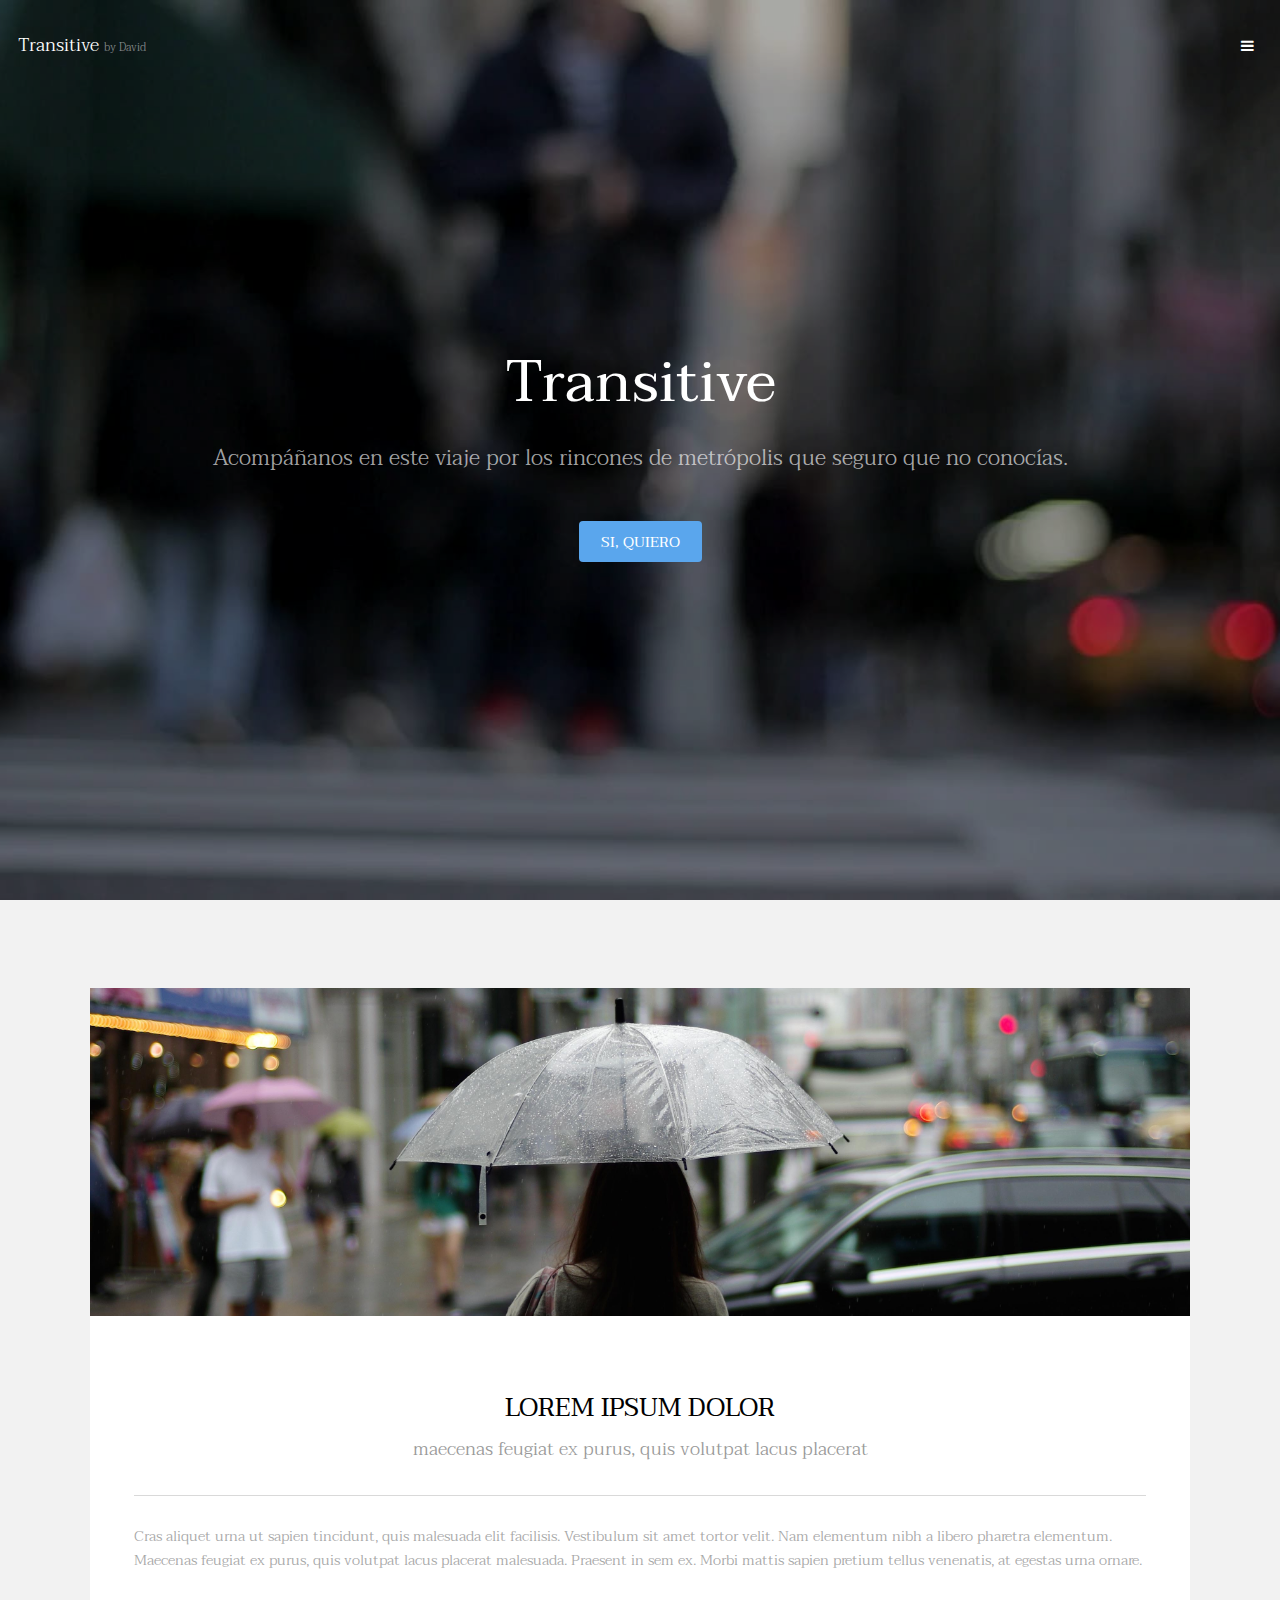
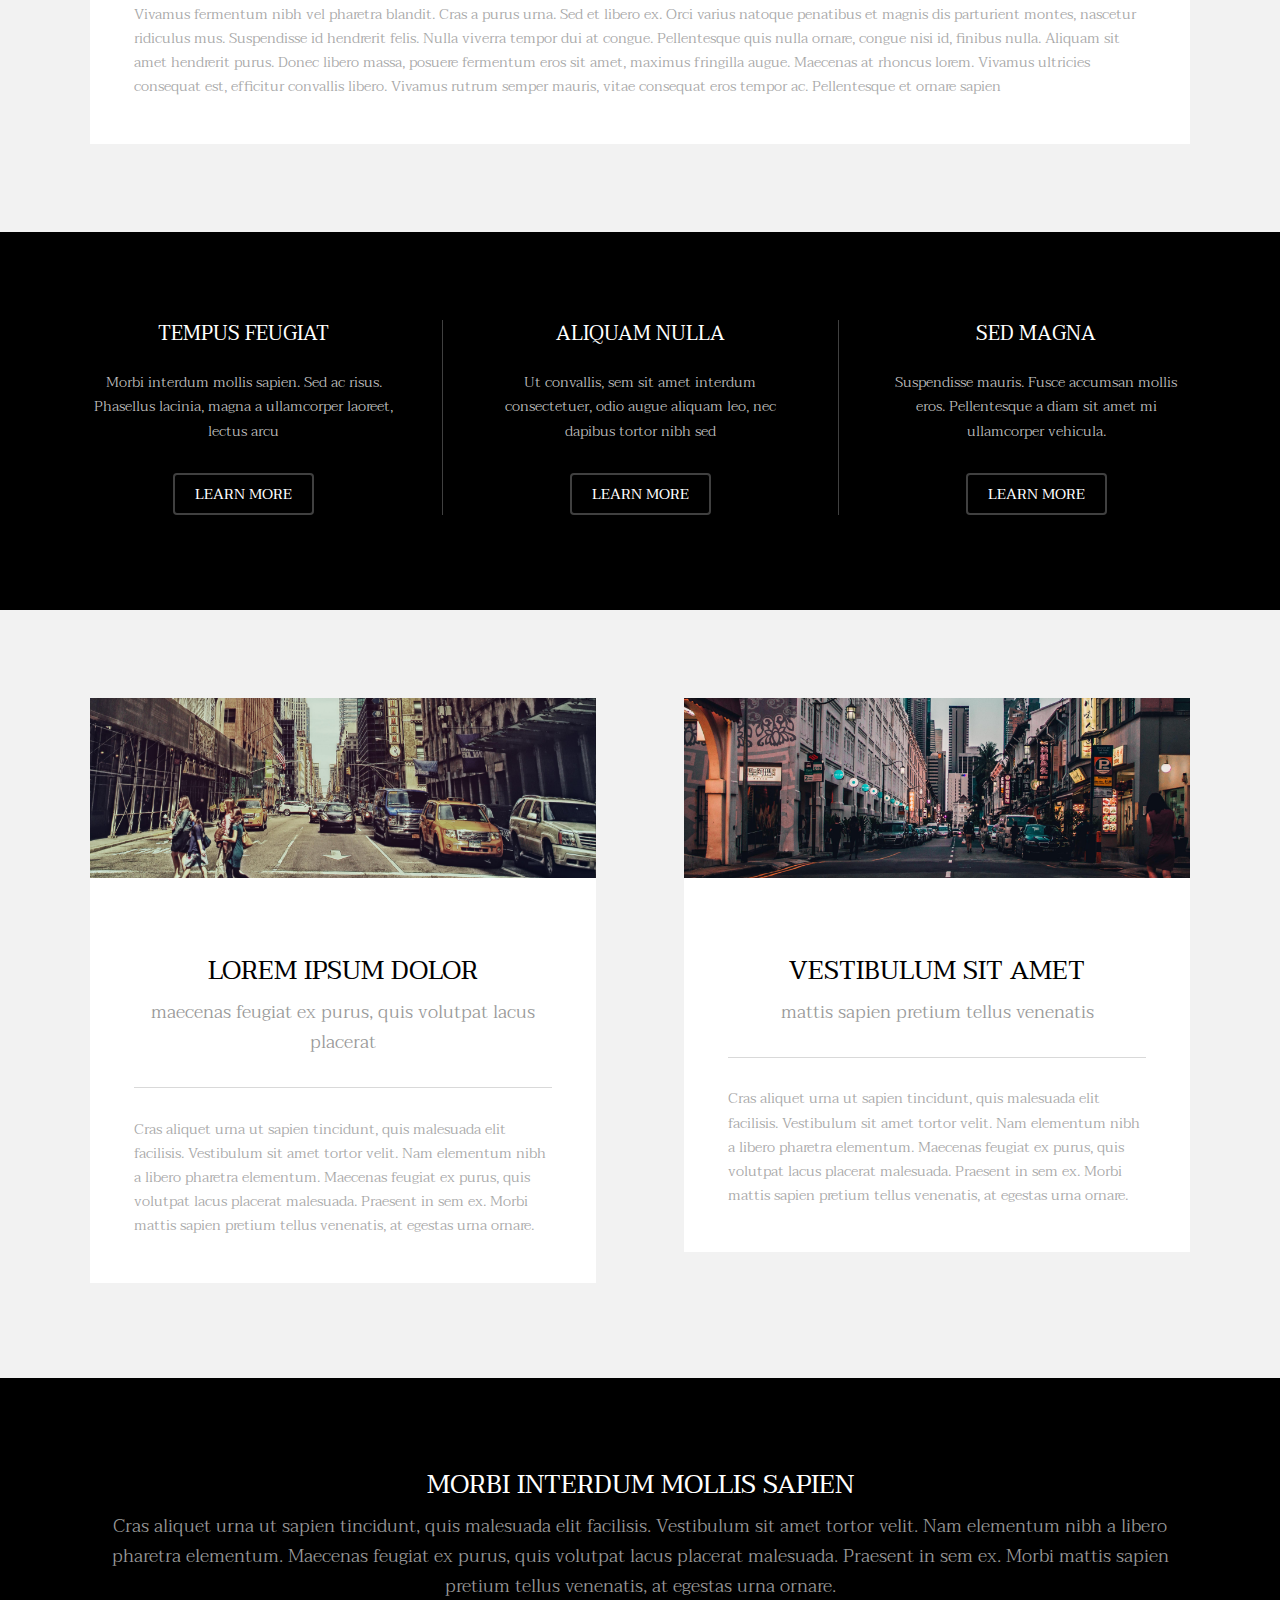
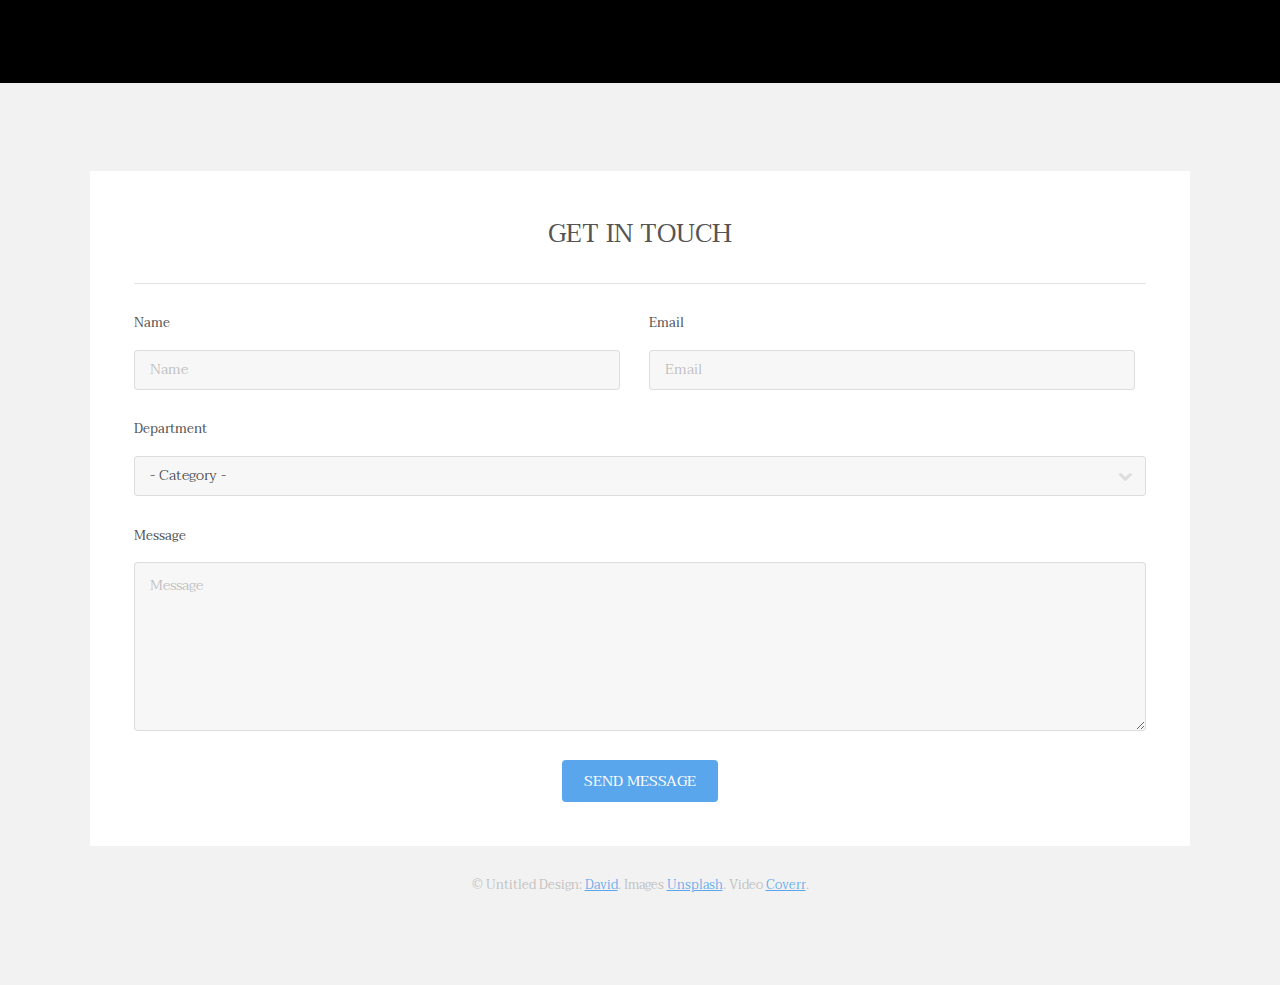
==== commit bbd82cc5: "frase bajo el h1 por Daniel" ====
--- a/index.html
+++ b/index.html
@@ -6,7 +6,7 @@
 -->
 <html>
 	<head>
-		<title>Transitive by TEMPLATED</title>
+		<title>Transitive by David</title>
 		<meta charset="utf-8" />
 		<meta name="viewport" content="width=device-width, initial-scale=1" />
 		<link rel="stylesheet" href="assets/css/main.css" />
@@ -15,7 +15,7 @@
 
 		<!-- Header -->
 			<header id="header" class="alt">
-				<div class="logo"><a href="index.html">Transitive <span>by TEMPLATED</span></a></div>
+				<div class="logo"><a href="index.html">Transitive <span>by David</span></a></div>
 				<a href="#menu" class="toggle"><span>Menu</span></a>
 			</header>
 
@@ -37,9 +37,8 @@
 			<section id="banner" data-video="images/banner">
 				<div class="inner">
 					<h1>Transitive</h1>
-					<p>A full responsive, business-oriented HTML5/CSS3 template<br />
-					built by <a href="https://templated.co/">Templated</a> and released under the <a href="https://templated.co/license">Creative Commons</a>.</p>
-					<a href="#one" class="button special scrolly">Get Started</a>
+					<p>Acompáñanos en este viaje por los rincones de metrópolis que seguro que no conocías</a>.</p>
+					<a href="#one" class="button special scrolly">Si, quiero</a>
 				</div>
 			</section>
 
@@ -194,7 +193,7 @@
 						</div>
 					</section>
 					<div class="copyright">
-						&copy; Untitled Design: <a href="https://templated.co/">TEMPLATED</a>. Images <a href="https://unsplash.com/">Unsplash</a>. Video <a href="http://coverr.co/">Coverr</a>.
+						&copy; Untitled Design: <a href="https://templated.co/">David</a>. Images <a href="https://unsplash.com/">Unsplash</a>. Video <a href="http://coverr.co/">Coverr</a>.
 					</div>
 				</div>
 			</footer>
--- a/assets/css/main.css
+++ b/assets/css/main.css
@@ -4225,5 +4225,11 @@
 			.grid-style > :nth-child(1n) {
 				width: calc(100% + 2rem);
 			}
+			/* Otras reglas CSS... */
+
+			#three, #four, #footer section {
+    		display: none;
+			}
+
 
 		}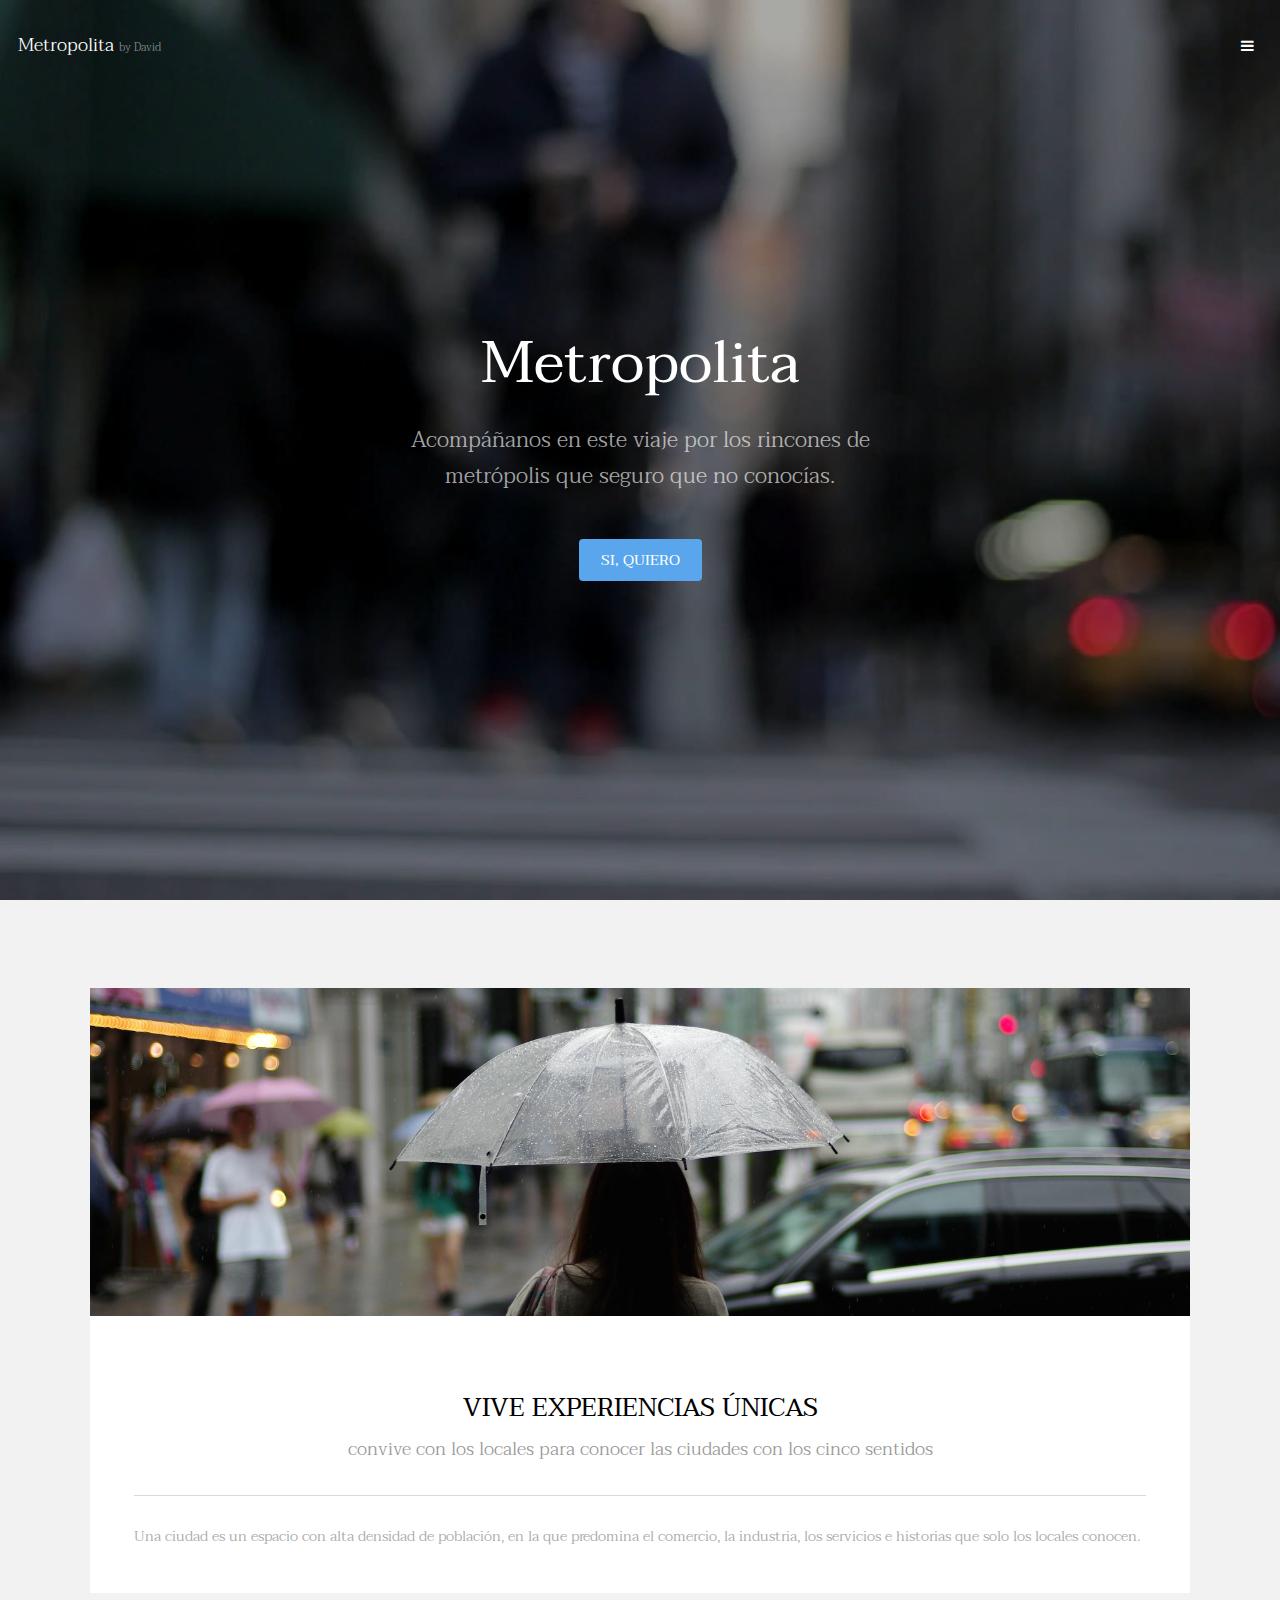
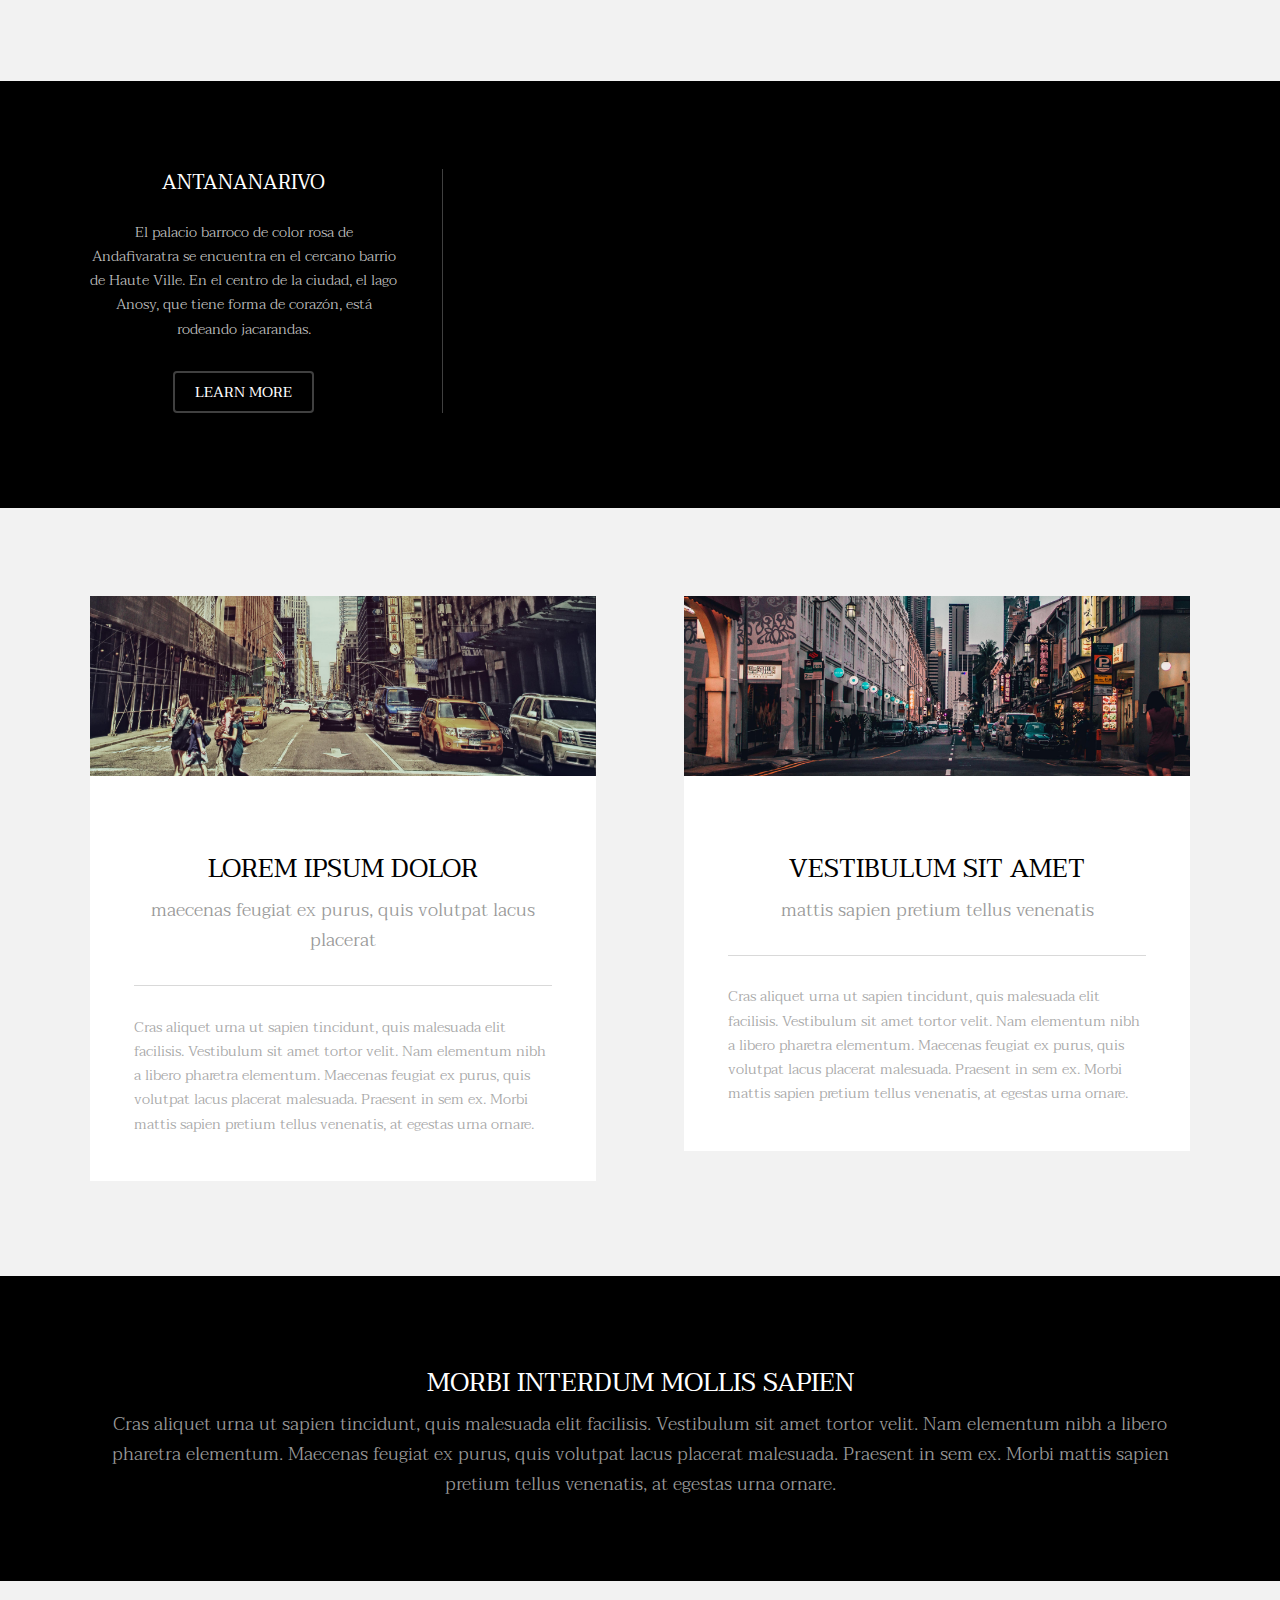
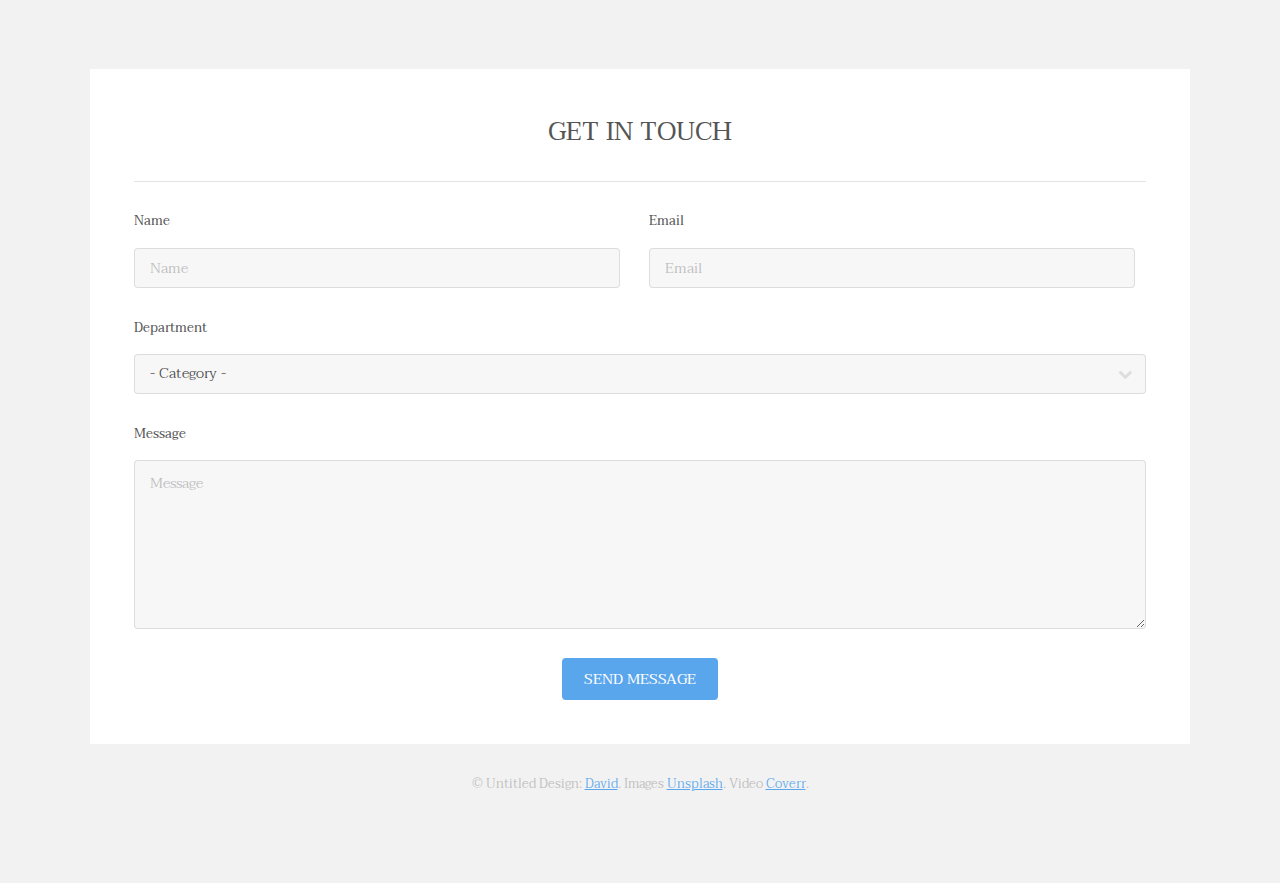
==== commit 05bdd2ca: "todos los textos que faltan por Daniel" ====
--- a/index.html
+++ b/index.html
@@ -6,7 +6,7 @@
 -->
 <html>
 	<head>
-		<title>Transitive by David</title>
+		<title>Metropolita by David</title>
 		<meta charset="utf-8" />
 		<meta name="viewport" content="width=device-width, initial-scale=1" />
 		<link rel="stylesheet" href="assets/css/main.css" />
@@ -15,7 +15,7 @@
 
 		<!-- Header -->
 			<header id="header" class="alt">
-				<div class="logo"><a href="index.html">Transitive <span>by David</span></a></div>
+				<div class="logo"><a href="index.html">Metropolita <span>by David</span></a></div>
 				<a href="#menu" class="toggle"><span>Menu</span></a>
 			</header>
 
@@ -36,8 +36,9 @@
 		-->
 			<section id="banner" data-video="images/banner">
 				<div class="inner">
-					<h1>Transitive</h1>
-					<p>Acompáñanos en este viaje por los rincones de metrópolis que seguro que no conocías</a>.</p>
+					<h1>Metropolita</h1>
+					<p>Acompáñanos en este viaje por los rincones de<br />
+					metrópolis que seguro que no conocías</a>.</p>
 					<a href="#one" class="button special scrolly">Si, quiero</a>
 				</div>
 			</section>
@@ -52,12 +53,13 @@
 							</div>
 							<div class="content">
 								<header class="align-center">
-									<h2>Lorem ipsum dolor</h2>
-									<p>maecenas feugiat ex purus, quis volutpat lacus placerat</p>
+									<h2>VIVE EXPERIENCIAS ÚNICAS</h2>
+									<p>convive con los locales para conocer las
+										ciudades con los cinco sentidos</p>
 								</header>
 								<hr />
-								<p> Cras aliquet urna ut sapien tincidunt, quis malesuada elit facilisis. Vestibulum sit amet tortor velit. Nam elementum nibh a libero pharetra elementum. Maecenas feugiat ex purus, quis volutpat lacus placerat malesuada. Praesent in sem ex. Morbi mattis sapien pretium tellus venenatis, at egestas urna ornare.</p>
-								<p>Vivamus fermentum nibh vel pharetra blandit. Cras a purus urna. Sed et libero ex. Orci varius natoque penatibus et magnis dis parturient montes, nascetur ridiculus mus. Suspendisse id hendrerit felis. Nulla viverra tempor dui at congue. Pellentesque quis nulla ornare, congue nisi id, finibus nulla. Aliquam sit amet hendrerit purus. Donec libero massa, posuere fermentum eros sit amet, maximus fringilla augue. Maecenas at rhoncus lorem. Vivamus ultricies consequat est, efficitur convallis libero. Vivamus rutrum semper mauris, vitae consequat eros tempor ac. Pellentesque et ornare sapien</p>
+								<p> Una ciudad es un espacio con alta densidad de población, en la que predomina el comercio, la industria, los servicios e historias que solo los locales conocen.</p>
+								
 							</div>
 						</div>
 					</div>
@@ -69,33 +71,16 @@
 				<div class="inner">
 					<div id="flexgrid">
 						<div>
+					
 							<header>
-								<h3>Tempus Feugiat</h3>
+								<h3>ANTANANARIVO</h3>
 							</header>
-							<p>Morbi interdum mollis sapien. Sed ac risus. Phasellus lacinia, magna a ullamcorper laoreet, lectus arcu</p>
+							<p>El palacio barroco de color rosa de Andafivaratra se encuentra en el cercano barrio de Haute Ville. En el centro de la ciudad, el lago Anosy, que tiene forma de corazón, está rodeando jacarandas. </p>
 							<ul class="actions">
 								<li><a href="#" class="button alt">Learn More</a></li>
 							</ul>
 						</div>
 						<div>
-							<header>
-								<h3>Aliquam Nulla</h3>
-							</header>
-							<p>Ut convallis, sem sit amet interdum consectetuer, odio augue aliquam leo, nec dapibus tortor nibh sed </p>
-							<ul class="actions">
-								<li><a href="#" class="button alt">Learn More</a></li>
-							</ul>
-						</div>
-						<div>
-							<header>
-								<h3>Sed Magna</h3>
-							</header>
-							<p>Suspendisse mauris. Fusce accumsan mollis eros. Pellentesque a diam sit amet mi ullamcorper vehicula.</p>
-							<ul class="actions">
-								<li><a href="#" class="button alt">Learn More</a></li>
-							</ul>
-						</div>
-					</div>
 				</div>
 			</section>
 
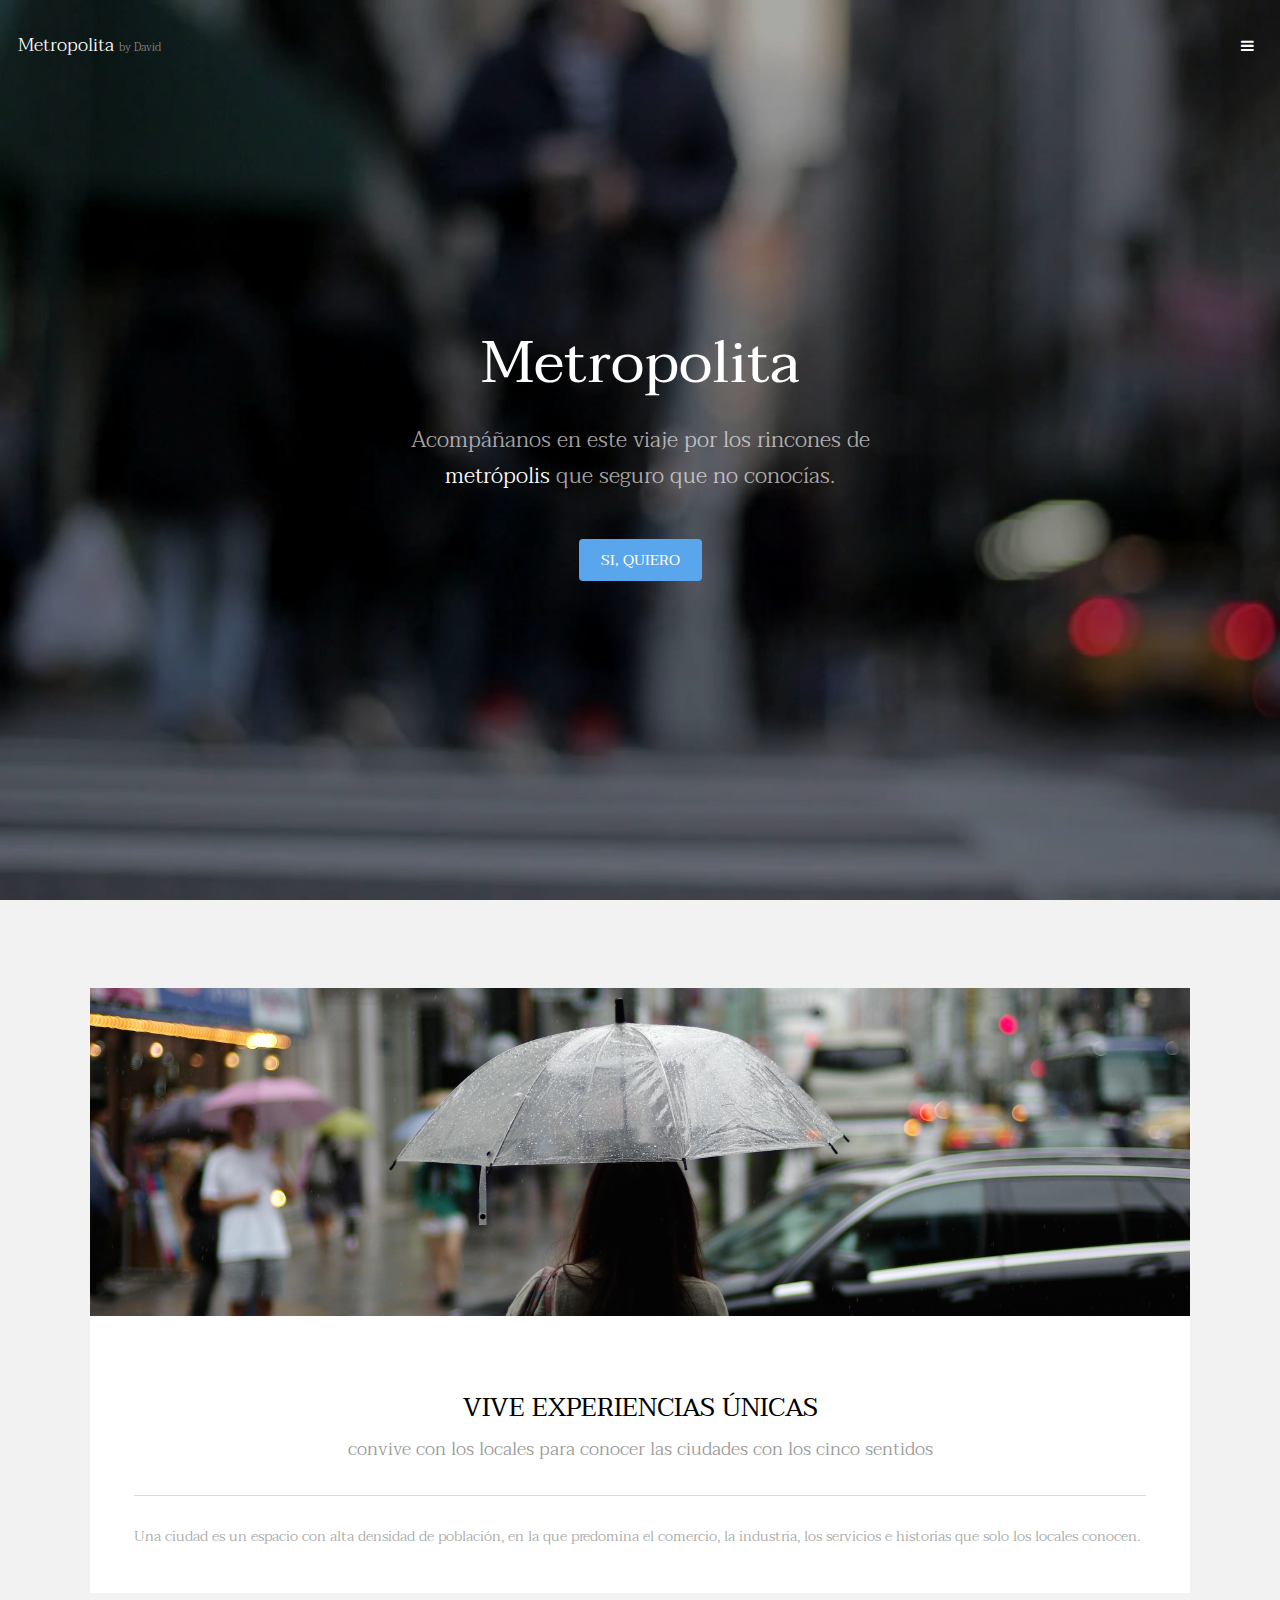
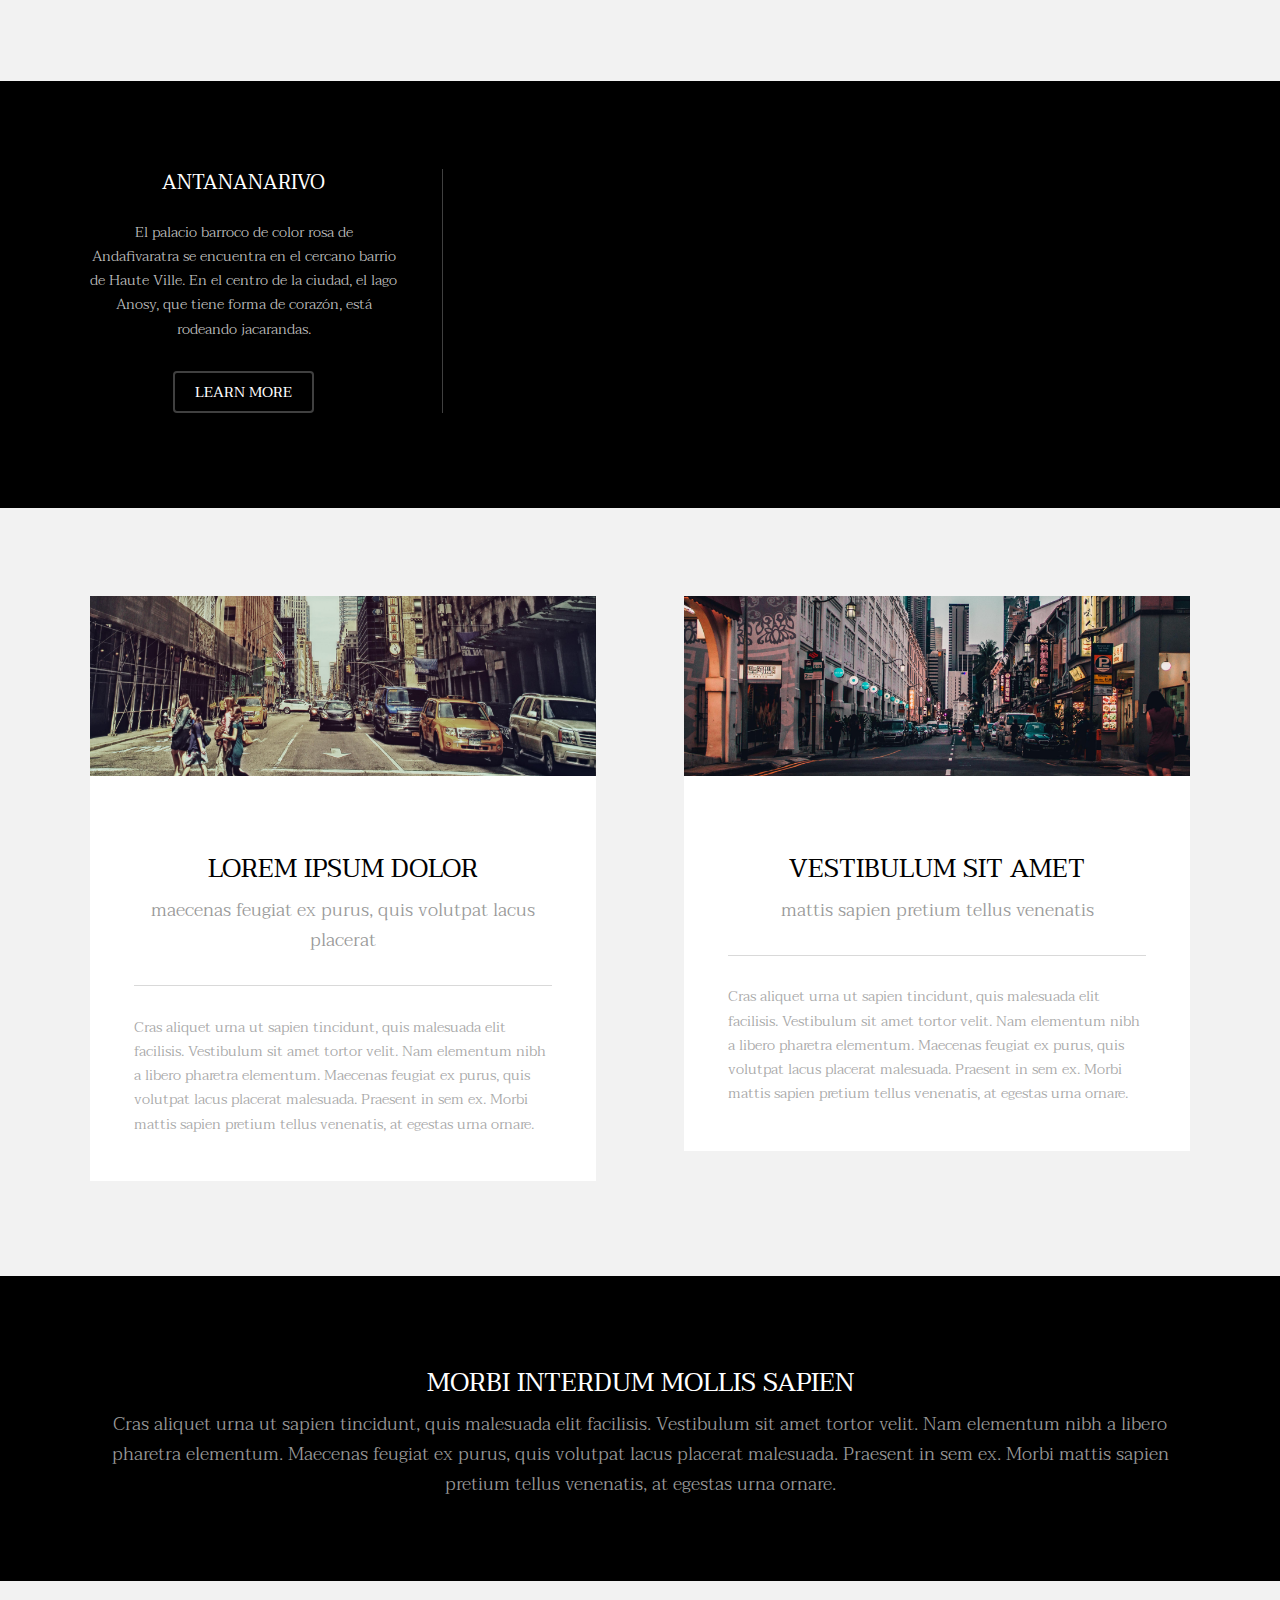
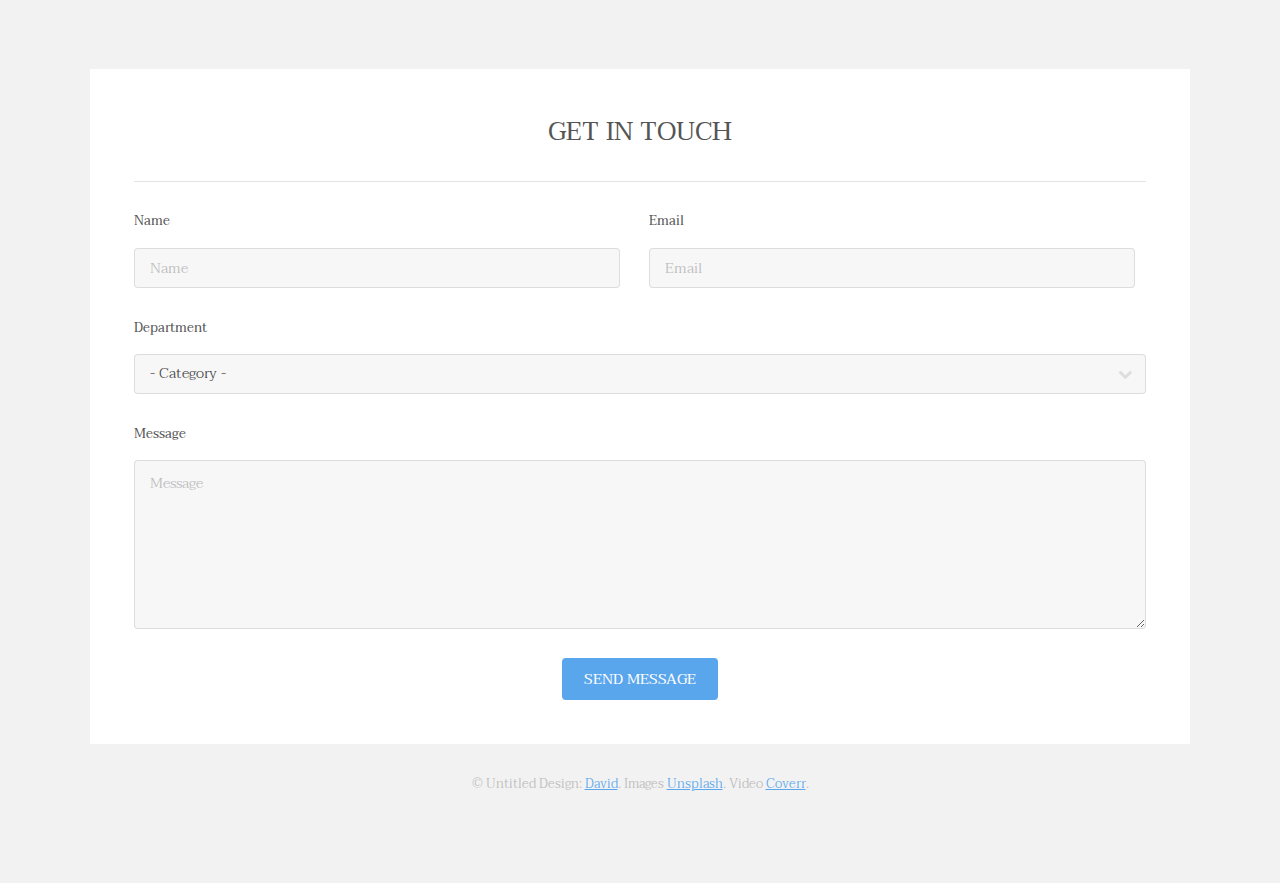
==== commit ed2847ec: "Merge pull request #7 from FireX003/feature" ====
--- a/index.html
+++ b/index.html
@@ -38,7 +38,7 @@
 				<div class="inner">
 					<h1>Metropolita</h1>
 					<p>Acompáñanos en este viaje por los rincones de<br />
-					metrópolis que seguro que no conocías</a>.</p>
+						<a style="color: white;">metrópolis</a> que seguro que no conocías</a>.</p>
 					<a href="#one" class="button special scrolly">Si, quiero</a>
 				</div>
 			</section>
@@ -192,4 +192,5 @@
 			<script src="assets/js/main.js"></script>
 
 	</body>
-</html>+</html>
+
--- a/assets/css/main.css
+++ b/assets/css/main.css
@@ -4230,6 +4230,11 @@
 			#three, #four, #footer section {
     		display: none;
 			}
+			
+			#banner b{color:white;font-weight: 900; !metrópolis}
+
+			
+			
 
 
 		}